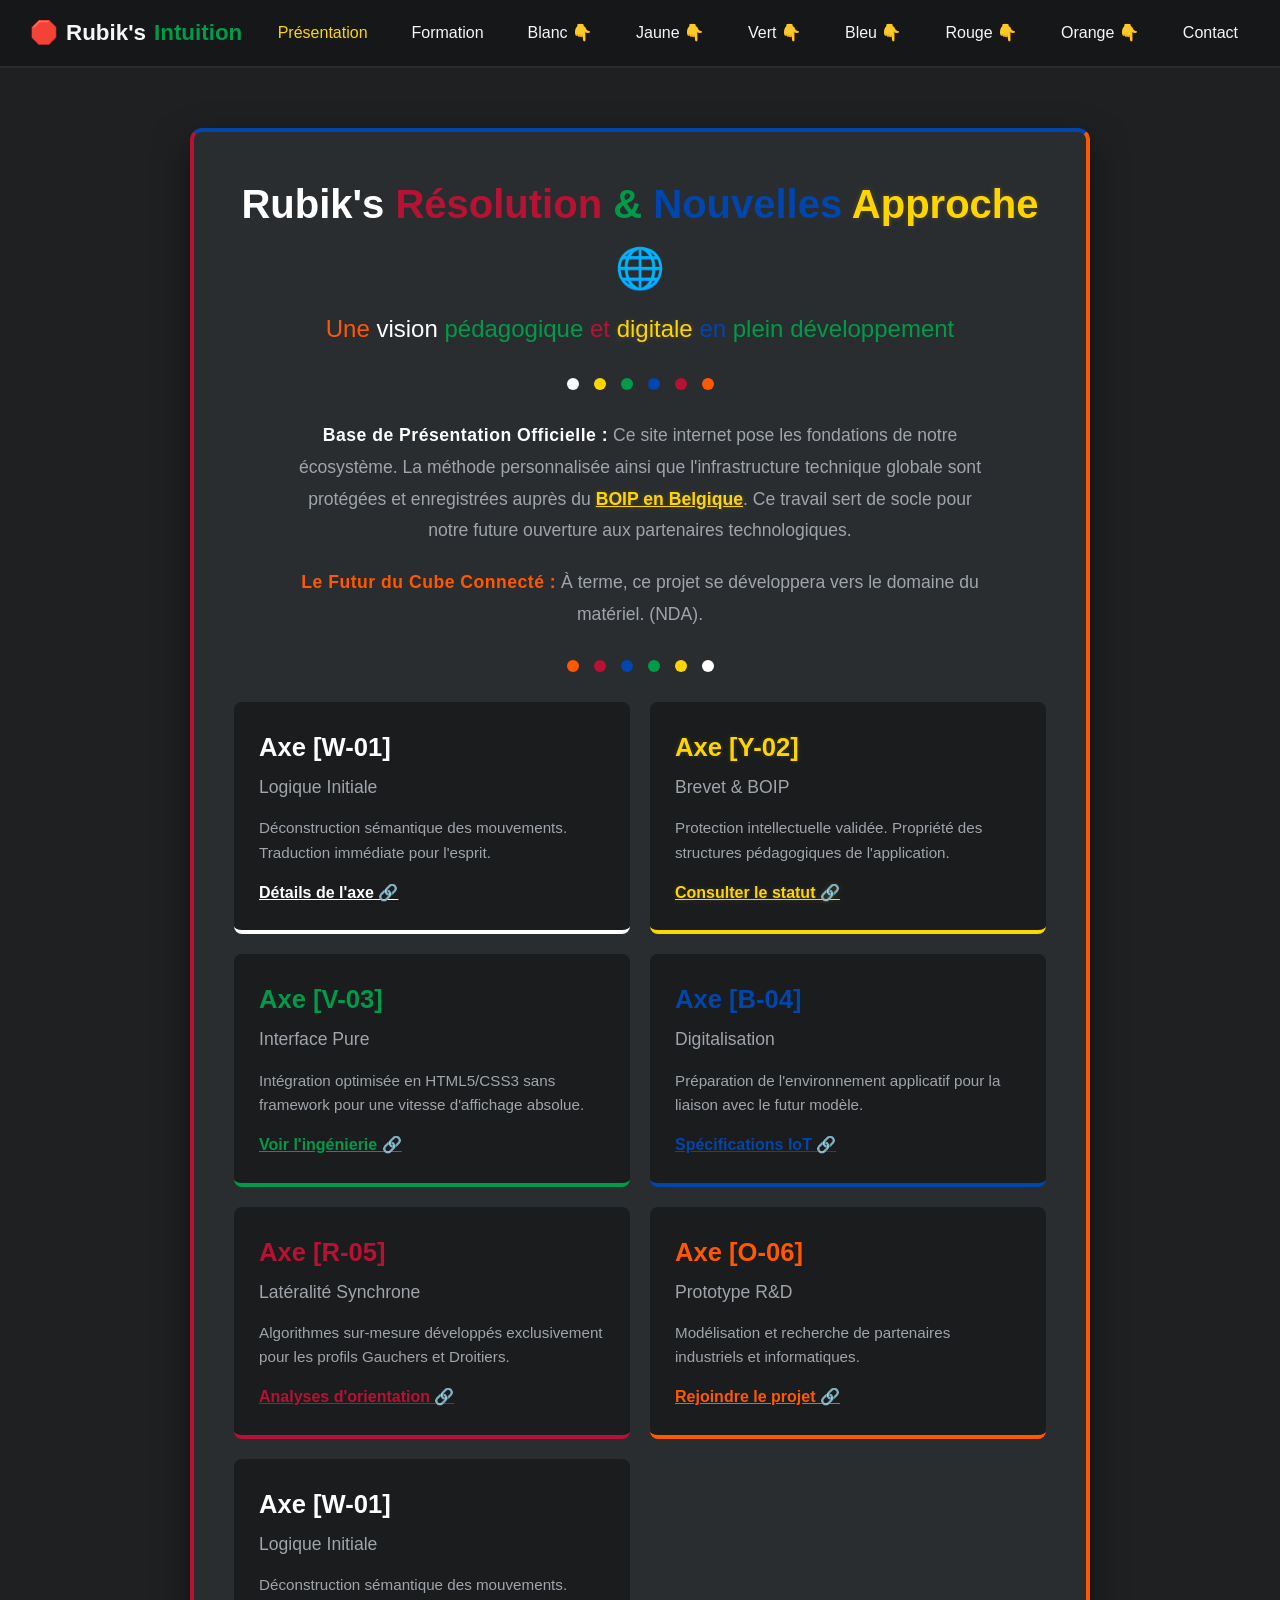
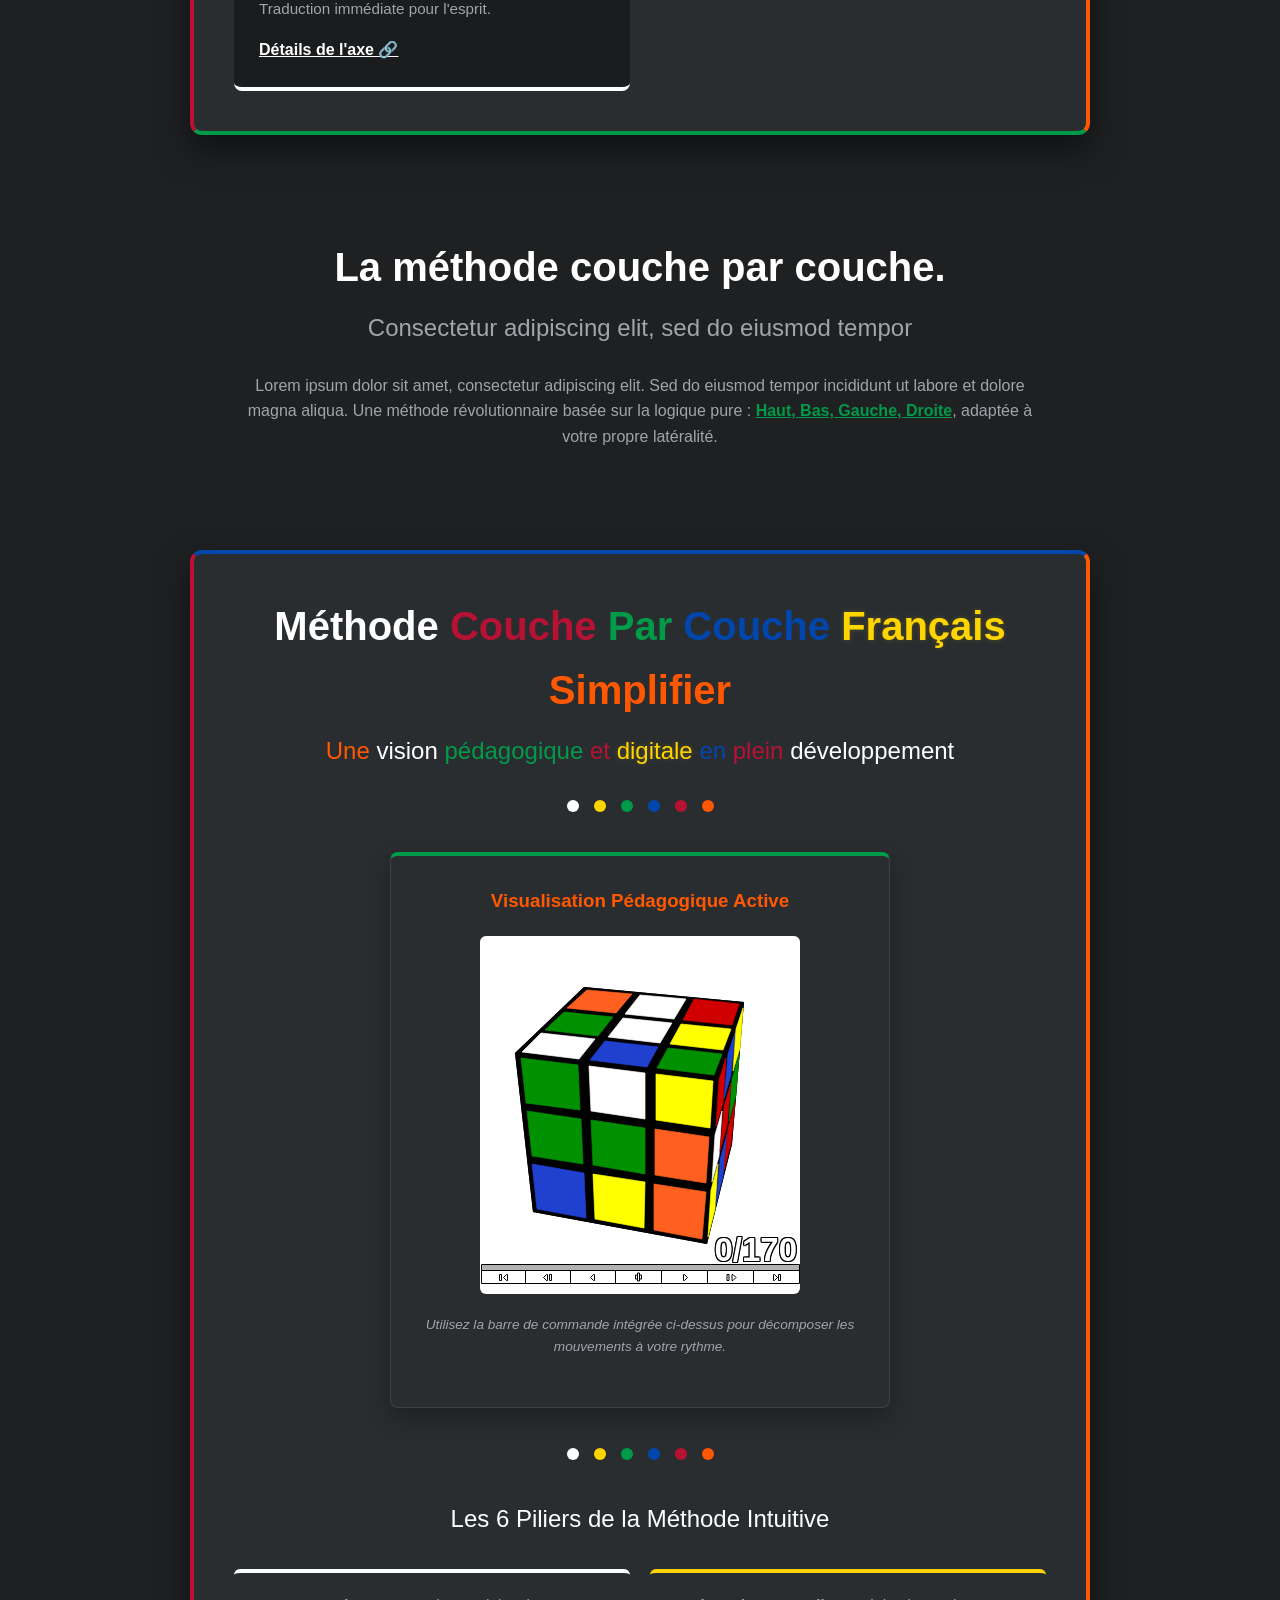
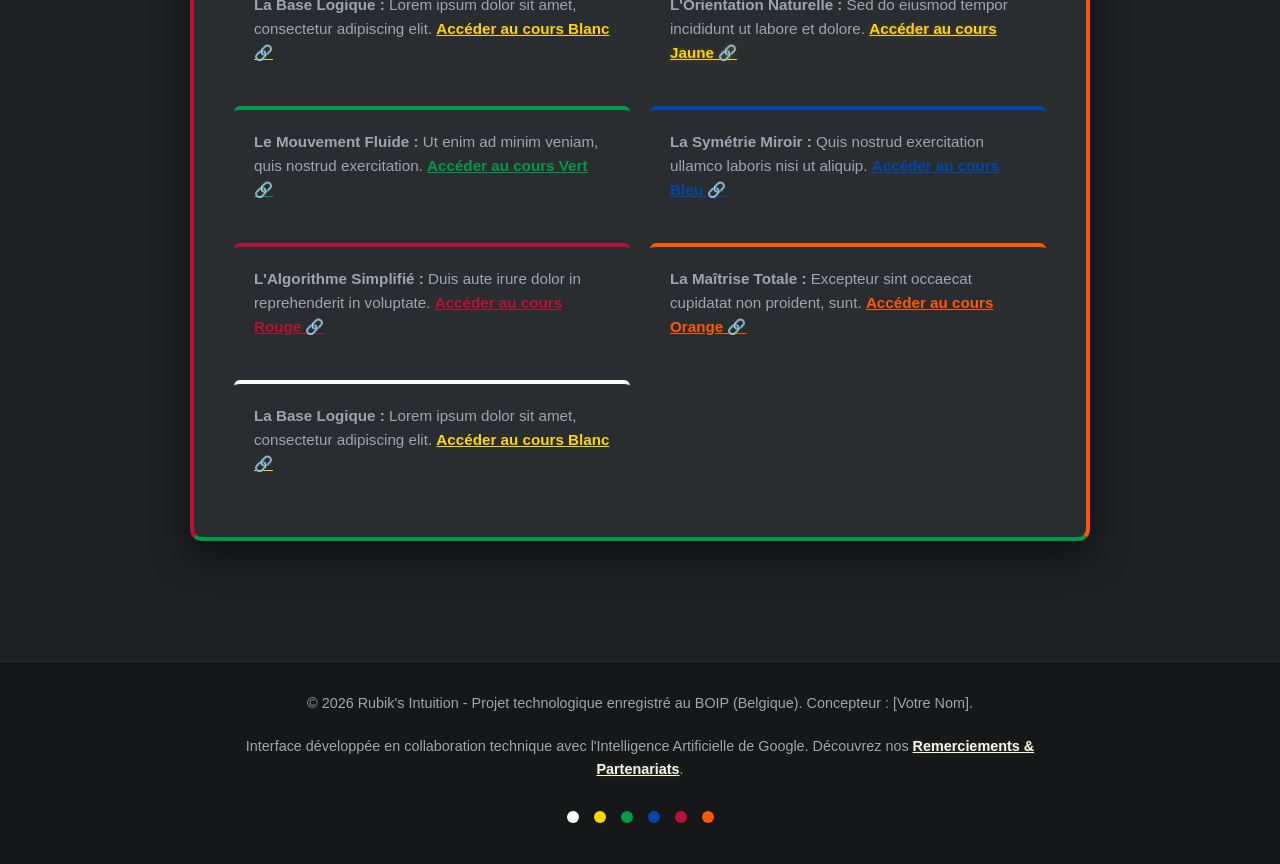
==== index.html @ d50dc10a "Update index.html" ====
<!DOCTYPE html>
<html lang="fr">
<head>
    <meta charset="UTF-8">
    <meta name="viewport" content="width=device-width, initial-scale=1.0">
    <title>Rubik's Intuition - Accueil &amp; Projet Technologique</title>
    <link rel="stylesheet" href="style.css">
    <!-- 🎓 FORMATION : Chargement du script AnimCube à la racine du projet -->
    <script src="AnimCube3.js"></script>
</head>
<body>

    <!-- 🤝 BARRE DE NAVIGATION COMMUNE ET HARMONISÉE -->
    <header class="main-header">
        <div class="logo"><span class="cube-icon">🛑</span> Rubik's <span class="text-accent">Intuition</span></div>
        <input type="checkbox" id="menu-toggle" class="menu-toggle">
        <label for="menu-toggle" class="burger-label"><span></span><span></span><span></span></label>
        <nav class="main-nav">
            <ul class="nav-links">
                <li><a href="index.html" class="active">Présentation</a></li>
                <li><a href="formation.html">Formation</a></li>
                <li class="dropdown">
                    <a href="#" class="dropdown-trigger">Blanc 👇</a>
                    <ul class="dropdown-menu">
                        <li><a href="en-construction.html" class="c-white">1</a></li>
                        <li><a href="en-construction.html" class="c-white">2</a></li>
                        <li><a href="en-construction.html" class="c-white">3</a></li>
                        <li><a href="en-construction.html" class="c-white">4</a></li>
                        <li><a href="en-construction.html" class="c-white">5</a></li>
                        <li><a href="en-construction.html" class="c-white">6</a></li>
                    </ul>
                </li>
                <li class="dropdown">
                    <a href="#" class="dropdown-trigger">Jaune 👇</a>
                    <ul class="dropdown-menu">
                        <li><a href="droitier-blanc.html" class="c-white">Face Blanche</a></li>
                        <li><a href="droitier-jaune.html" class="c-yellow">Face Jaune</a></li>
                        <li><a href="droitier-vert.html" class="c-green">Face Verte</a></li>
                        <li><a href="droitier-bleu.html" class="c-blue">Face Bleue</a></li>
                        <li><a href="droitier-rouge.html" class="c-red">Face Rouge</a></li>
                        <li><a href="droitier-orange.html" class="c-orange">Face Orange</a></li>
                    </ul>
                </li>
                <li class="dropdown">
                    <a href="#" class="dropdown-trigger">Vert 👇</a>
                    <ul class="dropdown-menu">
                        <li><a href="ambi-blanc.html" class="c-white">Face Blanche</a></li>
                        <li><a href="ambi-jaune.html" class="c-yellow">Face Jaune</a></li>
                        <li><a href="ambi-vert.html" class="c-green">Face Verte</a></li>
                        <li><a href="ambi-bleu.html" class="c-blue">Face Bleue</a></li>
                        <li><a href="ambi-rouge.html" class="c-red">Face Rouge</a></li>
                        <li><a href="ambi-orange.html" class="c-orange">Face Orange</a></li>
                    </ul>
                </li>

                 <li class="dropdown">
                    <a href="#" class="dropdown-trigger">Bleu 👇</a>
                    <ul class="dropdown-menu">
                        <li><a href="gaucher-blanc.html" class="c-white">Face Blanche</a></li>
                        <li><a href="gaucher-jaune.html" class="c-yellow">Face Jaune</a></li>
                        <li><a href="gaucher-vert.html" class="c-green">Face Verte</a></li>
                        <li><a href="gaucher-bleu.html" class="c-blue">Face Bleue</a></li>
                        <li><a href="gaucher-rouge.html" class="c-red">Face Rouge</a></li>
                        <li><a href="gaucher-orange.html" class="c-orange">Face Orange</a></li>
                    </ul>
                </li>

               <li class="dropdown">
                    <a href="#" class="dropdown-trigger">Rouge 👇</a>
                    <ul class="dropdown-menu">
                        <li><a href="gaucher-blanc.html" class="c-white">Face Blanche</a></li>
                        <li><a href="gaucher-jaune.html" class="c-yellow">Face Jaune</a></li>
                        <li><a href="gaucher-vert.html" class="c-green">Face Verte</a></li>
                        <li><a href="gaucher-bleu.html" class="c-blue">Face Bleue</a></li>
                        <li><a href="gaucher-rouge.html" class="c-red">Face Rouge</a></li>
                        <li><a href="gaucher-orange.html" class="c-orange">Face Orange</a></li>
                    </ul>
                </li>

                 <li class="dropdown">
                    <a href="#" class="dropdown-trigger">Orange 👇</a>
                    <ul class="dropdown-menu">
                        <li><a href="gaucher-blanc.html" class="c-white">Face Blanche</a></li>
                        <li><a href="gaucher-jaune.html" class="c-yellow">Face Jaune</a></li>
                        <li><a href="gaucher-vert.html" class="c-green">Face Verte</a></li>
                        <li><a href="gaucher-bleu.html" class="c-blue">Face Bleue</a></li>
                        <li><a href="gaucher-rouge.html" class="c-red">Face Rouge</a></li>
                        <li><a href="gaucher-orange.html" class="c-orange">Face Orange</a></li>
                    </ul>
                </li>
                
                
                <li><a href="contact.html">Contact</a></li>
            </ul>
        </nav>
    </header>

    <main class="container">
        
        <!-- ==========================================================================
             🛑 SECTION MULTICOULEURS INSPIRÉE DES REMERCIEMENTS (PROJET BOIP)
             ==========================================================================<div class="scramble-icon">🎲</div> -->
        <section class="thanks-box">
            
            
            <h1>
                <span class="w-txt">Rubik's</span> 
                <span class="r-txt">Résolution</span> 
                <span class="g-txt">&amp;</span> 
                <span class="b-txt">Nouvelles</span> 
                <span class="y-txt">Approche</span>
                <span class="o-txt">🌐</span>
            </h1>
            
            <h2>
                <span class="o-txt">Une</span> 
                <span class="w-txt">vision</span> 
                <span class="g-txt">pédagogique</span> 
                <span class="r-txt">et</span> 
                <span class="y-txt">digitale</span> 
                <span class="b-txt">en</span> 
                <span class="g-txt">plein développement</span>
            </h2>

            <div class="color-dots-separator">
                <div class="dot d-w"></div><div class="dot d-y"></div><div class="dot d-g"></div>
                <div class="dot d-b"></div><div class="dot d-r"></div><div class="dot d-o"></div>
            </div>

            <p class="hybrid-paragraph">
                <strong class="w-txt">Base de Présentation Officielle :</strong> 
                <span class="text-muted">Ce site internet pose les fondations de notre écosystème. La méthode personnalisée ainsi que l'infrastructure technique globale sont protégées et enregistrées auprès du <a href="https://boip.int" target="_blank" class="text-link y-txt">BOIP en Belgique</a>. Ce travail sert de socle pour notre future ouverture aux partenaires technologiques.</span>
            </p>

            <p class="hybrid-paragraph">
                <strong class="o-txt">Le Futur du Cube Connecté :</strong> 
                <span class="text-muted">À terme, ce projet se développera vers le domaine du matériel. (NDA).</span>
            </p>

            <div class="color-dots-separator">
                <div class="dot d-o"></div><div class="dot d-r"></div><div class="dot d-b"></div>
                <div class="dot d-g"></div><div class="dot d-y"></div><div class="dot d-w"></div>
            </div>

            <!-- LA GRILLE DES 6 SOUS-BLOCS AUX COULEURS DU CUBE -->
            <div class="thanks-grid">
                
                <!-- BLOC 1 - BLANC -->
                <div class="thanks-block-unit tb-white">
                    <h1 class="w-txt">Axe [W-01]</h1>
                    <h2 class="text-muted">Logique Initiale</h2>
                    <p>Déconstruction sémantique des mouvements. Traduction immédiate pour l'esprit.</p>
                    <a href="en-construction.html" class="text-link w-txt">Détails de l'axe 🔗</a>
                </div>

                <!-- BLOC 2 - JAUNE -->
                <div class="thanks-block-unit tb-yellow">
                    <h1 class="y-txt">Axe [Y-02]</h1>
                    <h2 class="text-muted">Brevet &amp; BOIP</h2>
                    <p>Protection intellectuelle validée. Propriété des structures pédagogiques de l'application.</p>
                    <a href="en-construction.html" class="text-link y-txt">Consulter le statut 🔗</a>
                </div>

                <!-- BLOC 3 - VERT -->
                <div class="thanks-block-unit tb-green">
                    <h1 class="g-txt">Axe [V-03]</h1>
                    <h2 class="text-muted">Interface Pure</h2>
                    <p>Intégration optimisée en HTML5/CSS3 sans framework pour une vitesse d'affichage absolue.</p>
                    <a href="formation.html" class="text-link g-txt">Voir l'ingénierie 🔗</a>
                </div>

                <!-- BLOC 4 - BLEU -->
                <div class="thanks-block-unit tb-blue">
                    <h1 class="b-txt">Axe [B-04]</h1>
                    <h2 class="text-muted">Digitalisation</h2>
                    <p>Préparation de l'environnement applicatif pour la liaison avec le futur modèle.</p>
                    <a href="en-construction.html" class="text-link b-txt">Spécifications IoT 🔗</a>
                </div>

                <!-- BLOC 5 - ROUGE -->
                <div class="thanks-block-unit tb-red">
                    <h1 class="r-txt">Axe [R-05]</h1>
                    <h2 class="text-muted">Latéralité Synchrone</h2>
                    <p>Algorithmes sur-mesure développés exclusivement pour les profils Gauchers et Droitiers.</p>
                    <a href="en-construction.html" class="text-link r-txt">Analyses d'orientation 🔗</a>
                </div>

                <!-- BLOC 6 - ORANGE -->
                <div class="thanks-block-unit tb-orange">
                    <h1 class="o-txt">Axe [O-06]</h1>
                    <h2 class="text-muted">Prototype R&amp;D</h2>
                    <p>Modélisation et recherche de partenaires industriels et informatiques.</p>
                    <a href="contact-squelette.html" class="text-link o-txt">Rejoindre le projet 🔗</a>
                </div>
  <!-- BLOC 7 - BLANC -->
                <div class="thanks-block-unit tb-white">
                    <h1 class="w-txt">Axe [W-01]</h1>
                    <h2 class="text-muted">Logique Initiale</h2>
                    <p>Déconstruction sémantique des mouvements. Traduction immédiate pour l'esprit.</p>
                    <a href="en-construction.html" class="text-link w-txt">Détails de l'axe 🔗</a>
                </div>
            </div>
        </section>

        <!-- ==========================================================================
             🎓 DEUXIÈME SECTION : TEXTES INITIALES, ZONE ANIMCUBE ET LES 6 PILIERS
             ========================================================================== -->
        
        <!-- Section d'introduction textuelle sémantique -->
       <section class="hero-section" style="margin-top: 60px;">
            <h1>La méthode couche par couche.</h1>
            <h2>Consectetur adipiscing elit, sed do eiusmod tempor</h2>
            <p>
                Lorem ipsum dolor sit amet, consectetur adipiscing elit. Sed do eiusmod tempor incididunt ut labore et dolore magna aliqua. 
                Une méthode révolutionnaire basée sur la logique pure : <a href="formation.html" class="text-link g-txt">Haut, Bas, Gauche, Droite</a>, adaptée à votre propre latéralité.
            </p>
        </section> 
<!--
==========================================================================
             🛑 SECTION MULTICOULEURS INSPIRÉE DES REMERCIEMENTS (PROJET BOIP)
             ========================================================================== -->
        <section class="thanks-box">
            
            
            <h1>
                <span class="w-txt">Méthode</span> 
                <span class="r-txt">Couche</span> 
                <span class="g-txt">Par</span> 
                <span class="b-txt">Couche</span> 
                <span class="y-txt">Français </span>
                <span class="o-txt">Simplifier</span>
            </h1>
            
            <h2>
                <span class="o-txt">Une</span> 
                <span class="w-txt">vision</span> 
                <span class="g-txt">pédagogique</span> 
                <span class="r-txt">et</span> 
                <span class="y-txt">digitale</span> 
                <span class="b-txt">en</span> 
                <span class="r-txt">plein</span>
 <span class="w-txt">développement</span>
            </h2>

            <div class="color-dots-separator">
                <div class="dot d-w"></div><div class="dot d-y"></div><div class="dot d-g"></div>
                <div class="dot d-b"></div><div class="dot d-r"></div><div class="dot d-o"></div>
            </div>

        <!-- Zone d'intégration de la brique de simulation AnimCube.js -->
        <section class="cube-section">
            <div class="cube-card" style="border-top: 4px solid var(--cube-green);">
                <h3 class="g-txt">Visualisation Pédagogique Active</h3>
                
                <div class="cube-box">
                <script>
                AnimCube3("scale=0&bgcolor=ffffff&buttonbar=1&movetext=0&textsize=33&position=llu&borderwidth=8&wca=2&speed=3&facelets=wbggwyowrrgwoyrbowggbwgyyoobogrbyyboowgrorwybrwybrbygr&move=U F D' z' F' L' F' L' D L F' R F L D D L' D' L D L' z' L D' L' z R' D' D' R D R' D' R z z D D L D L' D' L D L' D' L D L' D' x2 z U U U R U' R' U' F' U F U U U' L' U L U F U' F' z' z' U R U' R' U' F' U F z z F U R U' R' F' z' z' R U R' U R U U R' U z' L' U R U' L U R' U' L' U R U' L U R' U' L D L' D' L D L' D' U L D L' D' L D L' D' L D L' D' L D L' D' U L D L' D' L D L' D' L D L' D' L D L' D' U L D L' D' L D L' D' U");
            </script>
                </div>
                
                <p class="cube-legend">Utilisez la barre de commande intégrée ci-dessus pour décomposer les mouvements à votre rythme.</p>
            </div>

                </div>
                
              

       
            
         
        </section>

            <div class="color-dots-separator">
                <div class="dot d-w"></div><div class="dot d-y"></div><div class="dot d-g"></div>
                <div class="dot d-b"></div><div class="dot d-r"></div><div class="dot d-o"></div>
            </div>
       

 <!-- Section des 6 Piliers Colorés initiaux avec Liens Évolutifs -->
        <section class="points-section">
            <h2>Les 6 Piliers de la Méthode Intuitive</h2>
            <div class="points-grid">
                
                <!-- Point 1 - Blanc -->
                <div class="point-item border-white">
                    <p><strong>La Base Logique :</strong> Lorem ipsum dolor sit amet, consectetur adipiscing elit. <a href="gaucher-blanc.html" class="text-link">Accéder au cours Blanc 🔗</a></p>
                </div>

                <!-- Point 2 - Jaune -->
                <div class="point-item border-yellow">
                    <p><strong>L'Orientation Naturelle :</strong> Sed do eiusmod tempor incididunt ut labore et dolore. <a href="en-construction.html" class="text-link y-txt">Accéder au cours Jaune 🔗</a></p>
                </div>

                <!-- Point 3 - Vert -->
                <div class="point-item border-green">
                    <p><strong>Le Mouvement Fluide :</strong> Ut enim ad minim veniam, quis nostrud exercitation. <a href="en-construction.html" class="text-link g-txt">Accéder au cours Vert 🔗</a></p>
                </div>

                <!-- Point 4 - Bleu -->
                <div class="point-item border-blue">
                    <p><strong>La Symétrie Miroir :</strong> Quis nostrud exercitation ullamco laboris nisi ut aliquip. <a href="en-construction.html" class="text-link b-txt">Accéder au cours Bleu 🔗</a></p>
                </div>

                <!-- Point 5 - Rouge -->
                <div class="point-item border-red">
                    <p><strong>L'Algorithme Simplifié :</strong> Duis aute irure dolor in reprehenderit in voluptate. <a href="droitier-rouge.html" class="text-link r-txt">Accéder au cours Rouge 🔗</a></p>
                </div>

                <!-- Point 6 - Orange -->
                <div class="point-item border-orange">
                    <p><strong>La Maîtrise Totale :</strong> Excepteur sint occaecat cupidatat non proident, sunt. <a href="gaucher-orange.html" class="text-link o-txt">Accéder au cours Orange 🔗</a></p>
                </div>

 <!-- Point 7 - Blanc -->
                <div class="point-item border-white">
                    <p><strong>La Base Logique :</strong> Lorem ipsum dolor sit amet, consectetur adipiscing elit. <a href="gaucher-blanc.html" class="text-link">Accéder au cours Blanc 🔗</a></p>
                </div>

            </div>
        </section>

    </main>

    <!-- 🤝 FOOTER HARMONISÉ COMPRENANT LA MENTION BOIP ET LE LIEN DE PARTENARIAT -->
    <footer class="main-footer">
        <p>&copy; 2026 Rubik's Intuition - Projet technologique enregistré au BOIP (Belgique). Concepteur : [Votre Nom].</p>
        <p>
            Interface développée en collaboration technique avec l'Intelligence Artificielle de Google. 
            Découvrez nos <a href="remerciements.html" class="text-link y-txt" style="font-size: inherit; font-weight: bold;">Remerciements &amp; Partenariats</a>.
        </p>
  <div class="color-dots-separator">
                <div class="dot d-w"></div><div class="dot d-y"></div><div class="dot d-g"></div>
                <div class="dot d-b"></div><div class="dot d-r"></div><div class="dot d-o"></div>
            </div>
    </footer>

</body>
</html>
---- style.css ----
/* ==========================================================================
   🎨 CHARTE GRAPHIQUE - LES 6 COULEURS DU RUBIK'S CUBE (Variables CSS)
   ========================================================================== */
:root {
    --cube-white: #FFFFFF;
    --cube-yellow: #FFD500;
    --cube-green: #009B48;
    --cube-blue: #0046AD;
    --cube-red: #B71234;
    --cube-orange: #FF5800;
    
    /* Couleurs de structure neutres */
    --bg-dark: #1e2022;
    --bg-card: #2a2d30;
    --text-light: #f5f6f7;
    --text-muted: #a0a5ab;
}

/* 
  🎓 CONSEIL FORMATEUR - RESET CSS :
  Le sélecteur * avec box-sizing: border-box permet de contrôler précisément la taille 
  des blocs en incluant les bordures et les paddings à l'intérieur de la largeur définie.
*/
* {
    margin: 0;
    padding: 0;
    box-sizing: border-box;
}

body {
    font-family: 'Segoe UI', Tahoma, Geneva, Verdana, sans-serif;
    background-color: var(--bg-dark);
    color: var(--text-light);
    line-height: 1.6;
}

.container {
    max-width: 1100px;
    margin: 0 auto;
    padding: 20px;
}

/* ==========================================================================
   Navigation & Menu Responsive
   ========================================================================== */
.main-header {
    background-color: #151718;
    display: flex;
    justify-content: space-between;
    align-items: center;
    padding: 15px 30px;
    position: sticky;
    top: 0;
    z-index: 1000;
    border-bottom: 2px solid var(--bg-card);
}

.logo {
    font-size: 1.4rem;
    font-weight: bold;
    display: flex;
    align-items: center;
    gap: 8px;
}

.text-accent {
    color: var(--cube-green);
}

.nav-links {
    display: flex;
    list-style: none;
    gap: 20px;
}

.nav-links a {
    color: var(--text-light);
    text-decoration: none;
    font-weight: 500;
    transition: color 0.3s ease;
    padding: 8px 12px;
    border-radius: 4px;
}

.nav-links a:hover, 
.nav-links a.active {
    color: var(--cube-yellow);
}

/* Gestion des Menus Déroulants (Dropdown) */
.dropdown {
    position: relative;
}

.dropdown-menu {
    position: absolute;
    top: 100%;
    left: 0;
    background-color: var(--bg-card);
    list-style: none;
    min-width: 180px;
    border-radius: 4px;
    box-shadow: 0 8px 16px rgba(0,0,0,0.5);
    opacity: 0;
    visibility: hidden;
    transform: translateY(10px);
    transition: all 0.3s ease;
}

/* 
  🎓 CONSEIL FORMATEUR - ACCESSIBILITÉ & EFFET :
  L'utilisation combinée de opacity, visibility et transform crée une transition fluide 
  au survol tout en empêchant le clic fantôme lorsque le menu est masqué.
*/
.dropdown:hover .dropdown-menu {
    opacity: 1;
    visibility: visible;
    transform: translateY(0);
}

.dropdown-menu li a {
    display: block;
    padding: 10px 15px;
    font-size: 0.95rem;
    border-left: 4px solid transparent;
}

/* Couleurs spécifiques injectées dans le sous-menu Rubik's */
.dropdown-menu li a.c-white { border-left-color: var(--cube-white); }
.dropdown-menu li a.c-yellow { border-left-color: var(--cube-yellow); }
.dropdown-menu li a.c-green { border-left-color: var(--cube-green); }
.dropdown-menu li a.c-blue { border-left-color: var(--cube-blue); }
.dropdown-menu li a.c-red { border-left-color: var(--cube-red); }
.dropdown-menu li a.c-orange { border-left-color: var(--cube-orange); }

.dropdown-menu li a:hover {
    background-color: rgba(255, 255, 255, 0.05);
}

/* Cache l'input checkbox servant au menu mobile */
.menu-toggle {
    display: none;
}

/* ==========================================================================
   Contenu Principal & Typographie
   ========================================================================== */
.hero-section {
    text-align: center;
    padding: 40px 0;
}

h1 {
    font-size: 2.5rem;
    margin-bottom: 10px;
    color: var(--cube-white);
}

h2 {
    font-size: 1.5rem;
    margin-bottom: 25px;
    color: var(--text-muted);
    font-weight: 400;
}

p {
    margin-bottom: 20px;
    color: var(--text-muted);
    max-width: 800px;
    margin-left: auto;
    margin-right: auto;
}

.text-link {
    color: var(--cube-yellow);
    text-decoration: underline;
    font-weight: 600;
}

.text-link:hover {
    color: var(--cube-white);
}

/* ==========================================================================
   Zone d'intégration du Cube Intuitif (AnimCube.js)
   ========================================================================== */
.cube-section {
    display: flex;
    justify-content: center;
    margin: 40px 0;
}

.cube-card {
    background-color: var(--bg-card);
    padding: 30px;
    border-radius: 8px;
    border: 1px solid rgba(255,255,255,0.1);
    width: 100%;
    max-width: 500px;
    text-align: center;
    box-shadow: 0 10px 25px rgba(0,0,0,0.3);
}

.cube-card h3 {
    margin-bottom: 20px;
    color: var(--cube-orange);
}

.cube-box {
    margin: 0 auto 20px auto;
    width: 100%;
    max-width: 320px;
    aspect-ratio: 1 / 1;
    background: #ffffff;
    padding: 10px;
    border-radius: 6px;
    display: flex;
    justify-content: center;
    align-items: center;
}

.cube-legend {
    font-size: 0.85rem;
    font-style: italic;
}

/* ==========================================================================
   Section Grille de 6 Points Clés
   ========================================================================== */
.points-section h2 {
    text-align: center;
    margin-top: 40px;
    color: var(--cube-white);
}

.points-grid {
    display: grid;
    grid-template-columns: repeat(auto-fit, minmax(300px, 1fr));
    gap: 20px;
    margin-top: 30px;
}

.point-item {
    background-color: var(--bg-card);
    padding: 20px;
    border-radius: 6px;
    border-top: 4px solid transparent;
}

.point-item p {
    margin-bottom: 0;
    text-align: left;
    font-size: 0.95rem;
}

/* Attribution des couleurs de bordure pour les 6 points */
.border-white  { border-top-color: var(--cube-white); }
.border-yellow { border-top-color: var(--cube-yellow); }
.border-green  { border-top-color: var(--cube-green); }
.border-blue   { border-top-color: var(--cube-blue); }
.border-red    { border-top-color: var(--cube-red); }
.border-orange { border-top-color: var(--cube-orange); }

/* ==========================================================================
   Pied de Page (Footer)
   ========================================================================== */
.main-footer {
    background-color: #151718;
    text-align: center;
    padding: 30px;
    margin-top: 60px;
    font-size: 0.9rem;
    border-top: 1px solid var(--bg-card);
}

.main-footer a {
    color: var(--text-light);
}

/* ==========================================================================
   🎓 CLASSE DE FORMATION TECHNIQUE (Texte masqué visuellement)
   ========================================================================== */
.hidden-trainer-text {
    display: none; /* Cache complètement l'élément du rendu visuel de l'écran */
    background-color: #3e2723;
    border-left: 5px solid var(--cube-orange);
    padding: 15px;
    margin-top: 30px;
    font-size: 11px; /* Réduit la taille pour la discrétion */
    color: #ffab91;
}

/* ==========================================================================
   📱 RESPONSIVE DESIGN (Media Queries pour Mobiles et Tablettes)
   ========================================================================== */
@media (max-width: 768px) {
    .burger-label {
        display: flex;
        flex-direction: column;
        width: 30px;
        cursor: pointer;
        gap: 5px;
    }
    
    .burger-label span {
        background-color: var(--text-light);
        height: 3px;
        width: 100%;
        border-radius: 2px;
        transition: all 0.3s ease;
    }

    .main-nav {
        position: absolute;
        top: 100%;
        left: 0;
        width: 100%;
        background-color: #151718;
        max-height: 0;
        overflow: hidden;
        transition: max-height 0.4s ease-in-out;
    }

    .nav-links {
        flex-direction: column;
        padding: 20px;
        gap: 10px;
    }

    /* Déclencheur du menu burger via la checkbox HTML */
    .menu-toggle:checked ~ .main-nav {
        max-height: 500px;
        overflow-y: auto;
    }

    /* Adaptation des menus déroulants sur petits écrans */
    .dropdown-menu {
        position: relative;
        top: 0;
        opacity: 1;
        visibility: visible;
        transform: translateY(0);
        box-shadow: none;
        background-color: rgba(0,0,0,0.2);
        margin-left: 15px;
        margin-top: 5px;
        max-height: 0;
        overflow: hidden;
        transition: max-height 0.3s ease;
    }

    .dropdown:hover .dropdown-menu {
        max-height: 300px;
    }

    h1 { font-size: 1.8rem; }
    h2 { font-size: 1.2rem; }
}

/* ==========================================================================
   🎨 SYSTÈME DE THÈMES DYNAMIQUES (Pour les pages spécifiques)
   ========================================================================== */

/* ── THÈME ORANGE (Page Gaucher Orange) ── */
body.theme-orange .text-accent-page { color: var(--cube-orange); }
body.theme-orange .text-link { color: var(--cube-orange); }
body.theme-orange .main-header { border-bottom-color: var(--cube-orange); }
body.theme-orange .step-number { background-color: var(--cube-orange); color: var(--bg-dark); }
body.theme-orange .cube-card { border-top: 4px solid var(--cube-orange); }

/* ── THÈME ROUGE (Page Droitier Rouge) ── */
body.theme-red .text-accent-page { color: var(--cube-red); }
body.theme-red .text-link { color: var(--cube-red); }
body.theme-red .main-header { border-bottom-color: var(--cube-red); }
body.theme-red .step-number { background-color: var(--cube-red); color: var(--text-light); }
body.theme-red .cube-card { border-top: 4px solid var(--cube-red); }

/* ── THÈME BLANC (Page Ambidextre Blanche) ── */
body.theme-white .text-accent-page { color: var(--cube-white); }
body.theme-white .text-link { color: var(--cube-white); text-shadow: 0 0 5px rgba(255,255,255,0.3); }
body.theme-white .main-header { border-bottom-color: var(--cube-white); }
body.theme-white .step-number { background-color: var(--cube-white); color: var(--bg-dark); }
body.theme-white .cube-card { border-top: 4px solid var(--cube-white); }


/* ==========================================================================
   STRUCTURE DES PAGES DE FORMATION (LISTES ET CUBES MULTIPLES)
   ========================================================================== */
.ordered-steps {
    list-style: none;
    margin: 30px auto;
    max-width: 800px;
}

.ordered-steps li {
    display: flex;
    align-items: flex-start;
    gap: 15px;
    margin-bottom: 20px;
    background-color: var(--bg-card);
    padding: 15px;
    border-radius: 6px;
}

.step-number {
    font-weight: bold;
    font-size: 1.1rem;
    min-width: 35px;
    height: 35px;
    border-radius: 50%;
    display: flex;
    align-items: center;
    justify-content: center;
    flex-shrink: 0;
}

.step-content p {
    margin: 0;
    text-align: left;
}

/* Zone d'enchaînement de plusieurs cubes */
.multi-cubes-container {
    display: flex;
    flex-direction: column;
    gap: 40px;
    margin-top: 40px;
}

.cube-block-unit {
    background-color: #1a1c1e;
    padding: 30px;
    border-radius: 8px;
    border: 1px solid rgba(255,255,255,0.05);
}

.cube-block-unit h1 { font-size: 2rem; margin-bottom: 5px; }
.cube-block-unit h2 { font-size: 1.3rem; margin-bottom: 20px; }

/* Masquage de la zone de cours cachée */
.css-hidden-lesson {
    display: none;
    font-size: 11px;
    color: #a5d6a7;
    background: #1b5e20;
    padding: 15px;
    border-radius: 4px;
    margin: 20px 0;
}


/* ==========================================================================
   🧱 DESIGN DE LA PAGE DE CONTACT (ASSEMBLAGE 6 COULEURS)
   ========================================================================== */

/* Grille principale de contact */
.contact-grid {
    display: grid;
    grid-template-columns: 1fr 1fr;
    gap: 30px;
    margin-top: 40px;
}

@media (max-width: 900px) {
    .contact-grid {
        grid-template-columns: 1fr;
    }
}

/* Style de base des blocs de contact */
.contact-card {
    background-color: var(--bg-card);
    padding: 30px;
    border-radius: 8px;
    box-shadow: 0 10px 20px rgba(0,0,0,0.2);
    border-left: 6px solid transparent;
}

/* Attribution des 6 couleurs aux différents blocs */
.card-email { border-left-color: var(--cube-green); }
.card-youtube { border-left-color: var(--cube-red); }
.card-facebook { border-left-color: var(--cube-blue); }
.card-group { border-left-color: var(--cube-yellow); }
.card-whatsapp { border-left-color: var(--cube-orange); }
.card-info { border-left-color: var(--cube-white); }

/* Formulaire de contact */
.contact-form {
    display: flex;
    flex-direction: column;
    gap: 15px;
    margin-top: 20px;
}

.form-group {
    display: flex;
    flex-direction: column;
    gap: 5px;
}

.form-group label {
    font-size: 0.9rem;
    font-weight: 600;
    color: var(--text-light);
}

.form-group input, 
.form-group textarea {
    background-color: var(--bg-dark);
    border: 1px solid rgba(255,255,255,0.1);
    padding: 12px;
    border-radius: 4px;
    color: var(--text-light);
    font-family: inherit;
    font-size: 1rem;
    transition: border-color 0.3s ease;
}

.form-group input:focus, 
.form-group textarea:focus {
    outline: none;
    border-color: var(--cube-green);
}

/* Boutons colorés du Cube */
.btn-cube {
    display: inline-block;
    padding: 12px 25px;
    font-size: 1rem;
    font-weight: bold;
    color: var(--bg-dark);
    text-decoration: none;
    border: none;
    border-radius: 4px;
    cursor: pointer;
    text-align: center;
    transition: transform 0.2s ease, filter 0.3s ease;
}

.btn-cube:hover {
    transform: translateY(-2px);
    filter: brightness(1.1);
}

.btn-green { background-color: var(--cube-green); color: var(--text-light); }
.btn-red { background-color: var(--cube-red); color: var(--text-light); }
.btn-blue { background-color: var(--cube-blue); color: var(--text-light); }
.btn-yellow { background-color: var(--cube-yellow); color: var(--bg-dark); }
.btn-orange { background-color: var(--cube-orange); color: var(--text-light); }

/* Grille secondaire pour aligner les réseaux sociaux */
.social-networks-container {
    display: flex;
    flex-direction: column;
    gap: 20px;
}

/* Section supplémentaire de texte */
.extra-text-section {
    margin-top: 50px;
    padding: 30px;
    background-color: #1a1c1e;
    border-radius: 8px;
    border-bottom: 4px solid var(--cube-yellow);
}

/* ==========================================================================
   📚 ARCHITECTURE DE LA PAGE FORMATION (ASYMÉTRIE & MODULES)
   ========================================================================== */

/* Grille asymétrique pour les modules */
.formation-grid {
    display: grid;
    grid-template-columns: repeat(2, 1fr);
    gap: 25px;
    margin-top: 40px;
}

/* Base des cartes de formation */
.formation-card {
    background-color: var(--bg-card);
    padding: 35px;
    border-radius: 8px;
    box-shadow: 0 10px 25px rgba(0,0,0,0.2);
    border-top: 5px solid transparent;
    display: flex;
    flex-direction: column;
    justify-content: space-between;
    transition: transform 0.3s ease;
}

.formation-card:hover {
    transform: translateY(-5px);
}

/* 🎓 ASTUCE FORMATEUR - TAILLES ASYMÉTRIQUES :
   Ces classes permettent de forcer un bloc à prendre toute la largeur (2 colonnes) 
   pour créer un rythme visuel intéressant dans la formation. */
.size-full {
    grid-column: span 2;
}

.size-half {
    grid-column: span 1;
}

/* Application des 6 couleurs du cube aux cartes */
.f-white  { border-top-color: var(--cube-white); }
.f-yellow { border-top-color: var(--cube-yellow); }
.f-green  { border-top-color: var(--cube-green); }
.f-blue   { border-top-color: var(--cube-blue); }
.f-red    { border-top-color: var(--cube-red); }
.f-orange { border-top-color: var(--cube-orange); }

/* Titres spécifiques internes aux modules */
.formation-card h1 {
    font-size: 1.8rem;
    margin-bottom: 10px;
}

.formation-card h2 {
    font-size: 1.1rem;
    margin-bottom: 15px;
    text-align: left;
}

.formation-card p {
    margin-left: 0;
    margin-right: 0;
    text-align: left;
    font-size: 0.95rem;
    margin-bottom: 20px;
}

/* Boutons d'action internes aux modules */
.formation-card .btn-cube {
    align-self: flex-start;
    margin-top: auto;
}

/* Adaptation aux tablettes et smartphones */
@media (max-width: 850px) {
    .formation-grid {
        grid-template-columns: 1fr;
    }
    .size-full, .size-half {
        grid-column: span 1;
    }
}

/* ==========================================================================
   🧩 DESIGN DE LA PAGE "EN CONSTRUCTION" (CUBE MÉLANGÉ)
   ========================================================================== */

/* Animation légère de rotation pour l'icône de construction */
@keyframes spin-cube {
    0% { transform: rotate(0deg); }
    100% { transform: rotate(360deg); }
}

.scramble-icon {
    display: inline-block;
    font-size: 4rem;
    animation: spin-cube 12s linear infinite;
    margin-bottom: 20px;
}

/* Classes de coloration de mots individuels */
.w-txt { color: var(--cube-white); }
.y-txt { color: var(--cube-yellow); text-shadow: 0 0 5px rgba(255,213,0,0.2); }
.g-txt { color: var(--cube-green); }
.b-txt { color: var(--cube-blue); }
.r-txt { color: var(--cube-red); }
.o-txt { color: var(--cube-orange); }

/* Bloc central d'avertissement multicolore */
.construction-box {
    background-color: var(--bg-card);
    padding: 40px;
    border-radius: 12px;
    text-align: center;
    max-width: 850px;
    margin: 40px auto;
    box-shadow: 0 15px 35px rgba(0,0,0,0.4);
    /* Bordure multicolore symbolisant le mélange */
    border-top: 4px solid var(--cube-red);
    border-right: 4px solid var(--cube-green);
    border-bottom: 4px solid var(--cube-yellow);
    border-left: 4px solid var(--cube-orange);
}

/* Séparateur en forme de points colorés */
.color-dots-separator {
    display: flex;
    justify-content: center;
    gap: 15px;
    margin: 30px 0;
}

.dot {
    width: 12px;
    height: 12px;
    border-radius: 50%;
}

.d-w { background-color: var(--cube-white); }
.d-y { background-color: var(--cube-yellow); }
.d-g { background-color: var(--cube-green); }
.d-b { background-color: var(--cube-blue); }
.d-r { background-color: var(--cube-red); }
.d-o { background-color: var(--cube-orange); }

/* Style du paragraphe hybride (Gras + Normal) */
.hybrid-paragraph {
    font-size: 1.1rem;
    line-height: 1.8;
    max-width: 700px;
    margin: 20px auto;
}

.hybrid-paragraph strong {
    font-weight: 800;
    letter-spacing: 0.5px;
}

/* Bouton de retour à l'accueil multicolore au survol */
.btn-back-home {
    margin-top: 30px;
    border: 2px solid var(--cube-white);
    background: transparent;
    color: var(--text-light);
}

.btn-back-home:hover {
    background-color: var(--text-light);
    color: var(--bg-dark);
    box-shadow: 0 0 20px rgba(255,255,255,0.2);
}


/* ==========================================================================
   🧩 DESIGN DE LA PAGE "REMERCIEMENTS" (EXPLOSION DE COULEURS CRÉATIVE)
   ========================================================================== */

/* Bloc central de gratitude multicolore */
.thanks-box {
    background-color: var(--bg-card);
    padding: 40px;
    border-radius: 12px;
    text-align: center;
    max-width: 900px;
    margin: 40px auto;
    box-shadow: 0 15px 35px rgba(0,0,0,0.5);
    /* Cadre aux 4 couleurs dynamiques */
    border-top: 4px solid var(--cube-blue);
    border-right: 4px solid var(--cube-orange);
    border-bottom: 4px solid var(--cube-green);
    border-left: 4px solid var(--cube-red);
}

/* Grille pour ajouter plusieurs blocs de texte de couleurs différentes */
.thanks-grid {
    display: grid;
    grid-template-columns: repeat(auto-fit, minmax(280px, 1fr));
    gap: 20px;
    margin-top: 30px;
}

/* Style des blocs internes */
.thanks-block-unit {
    background-color: #1a1c1e;
    padding: 25px;
    border-radius: 8px;
    border-bottom: 4px solid transparent;
    text-align: left;
}

/* Attribution des couleurs spécifiques aux sous-blocs */
.tb-white  { border-bottom-color: var(--cube-white); }
.tb-yellow { border-bottom-color: var(--cube-yellow); }
.tb-green  { border-bottom-color: var(--cube-green); }
.tb-blue   { border-bottom-color: var(--cube-blue); }
.tb-red    { border-bottom-color: var(--cube-red); }
.tb-orange { border-bottom-color: var(--cube-orange); }

.thanks-block-unit h1 { font-size: 1.6rem; margin-bottom: 5px; }
.thanks-block-unit h2 { font-size: 1.1rem; margin-bottom: 15px; }
.thanks-block-unit p { margin: 0 0 15px 0; font-size: 0.95rem; line-height: 1.6; }

/* ==========================================================================
   🧱 ARCHITECTURE MULTI-CUBES STABLE (SANS RETRÉCISSEMENT)
   ========================================================================== */

/* Conteneur parent qui isole chaque bloc de cours */
.cube-row-isolation {
    width: 100%;
    margin-bottom: 50px; /* Espace généreux entre chaque étape */
    background-color: var(--bg-card);
    padding: 30px;
    border-radius: 8px;
    border-left: 6px solid transparent;
    box-shadow: 0 10px 20px rgba(0,0,0,0.2);
}

/* Application des couleurs sur les bordures gauches des blocs */
.row-white  { border-left-color: var(--cube-white); }
.row-green  { border-left-color: var(--cube-green); }
.row-orange { border-left-color: var(--cube-orange); }
.row-blue   { border-left-color: var(--cube-blue); }
.row-red    { border-left-color: var(--cube-red); }
.row-yellow { border-left-color: var(--cube-yellow); }

/* Zone ultra-stable pour le script JavaScript */
.stable-cube-container {
    background-color: #ffffff;
    padding: 15px;
    border-radius: 6px;
    display: block; /* Force le bloc à occuper son propre espace */
    width: 100%;
    max-width: 280px; /* Taille fixe parfaite pour mobile et PC */
    margin: 20px auto; /* Centre le cube horizontalement */
}

/* Aligne le texte du cours à gauche et laisse le cube centré */
.cube-row-isolation h1 { font-size: 1.8rem; margin-bottom: 5px; text-align: left; }
.cube-row-isolation h2 { font-size: 1.2rem; margin-bottom: 15px; text-align: left; }
.cube-row-isolation p { text-align: left; margin-bottom: 15px; }
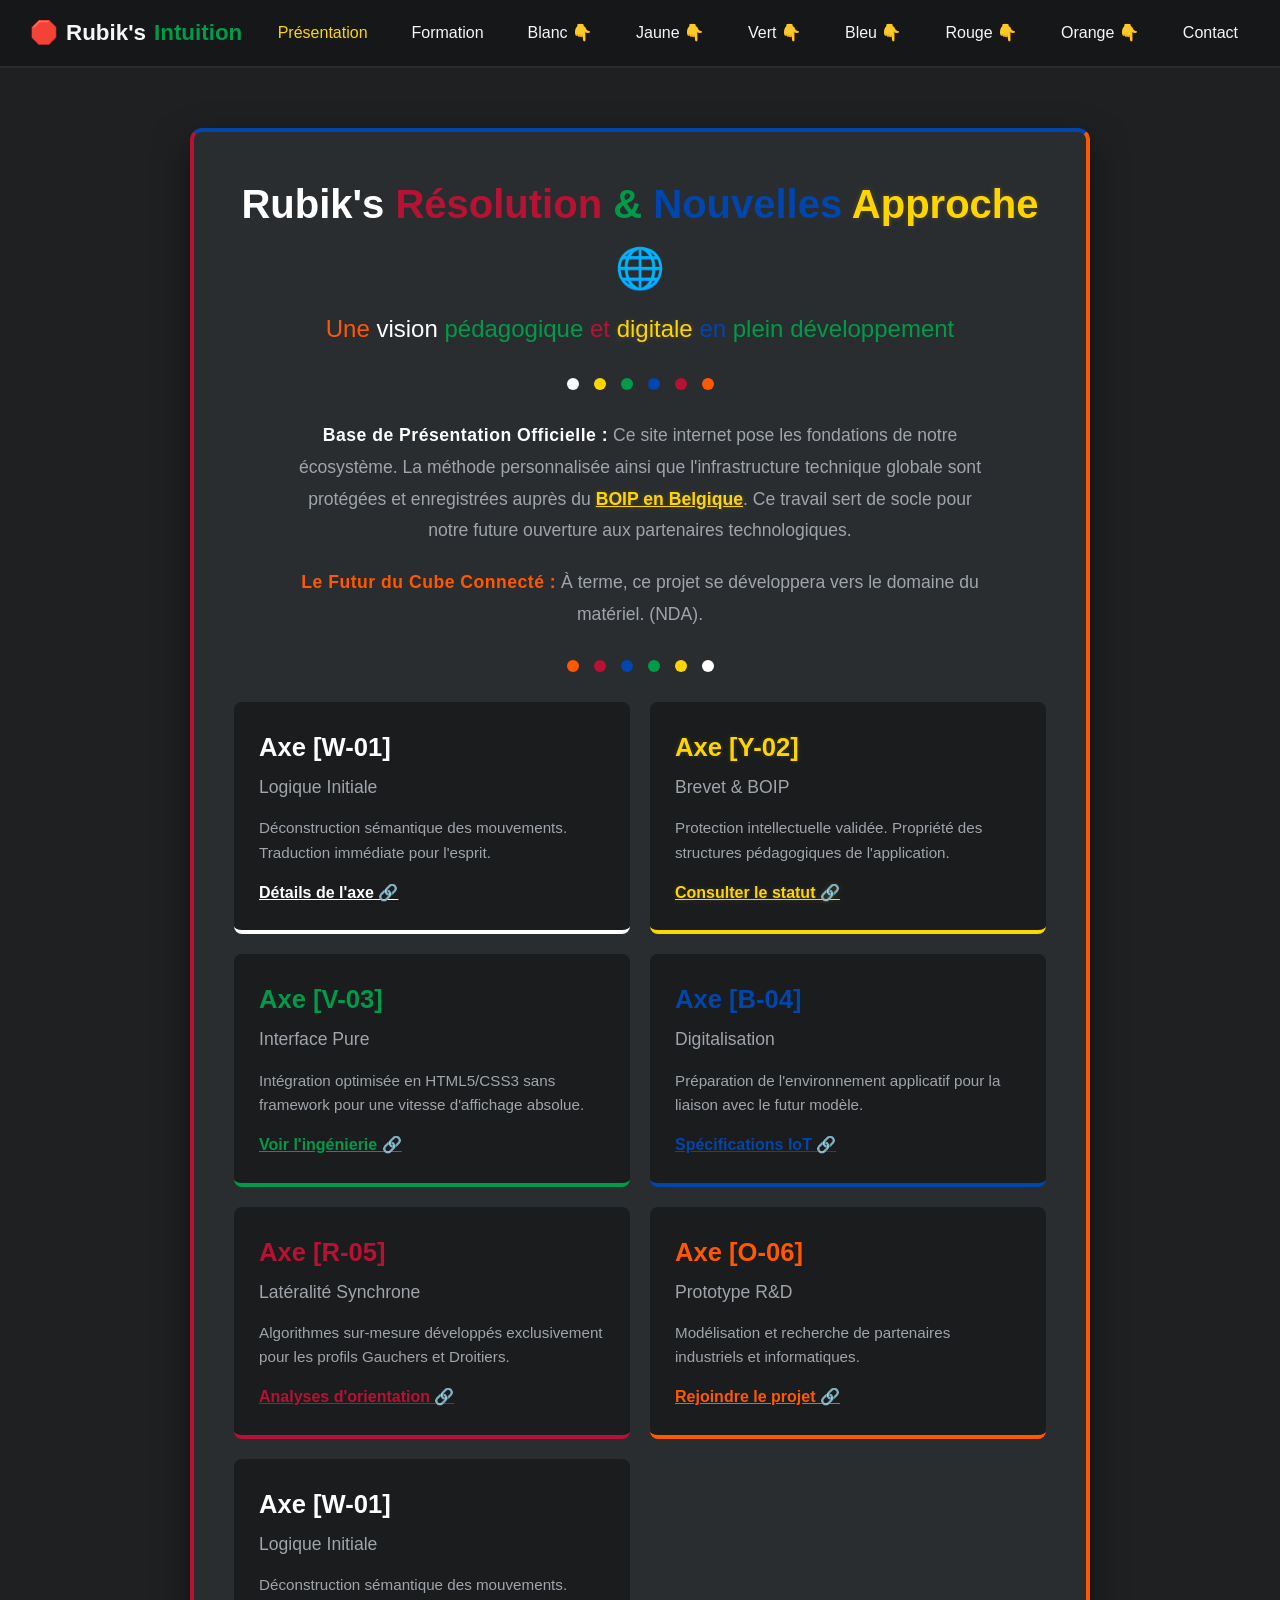
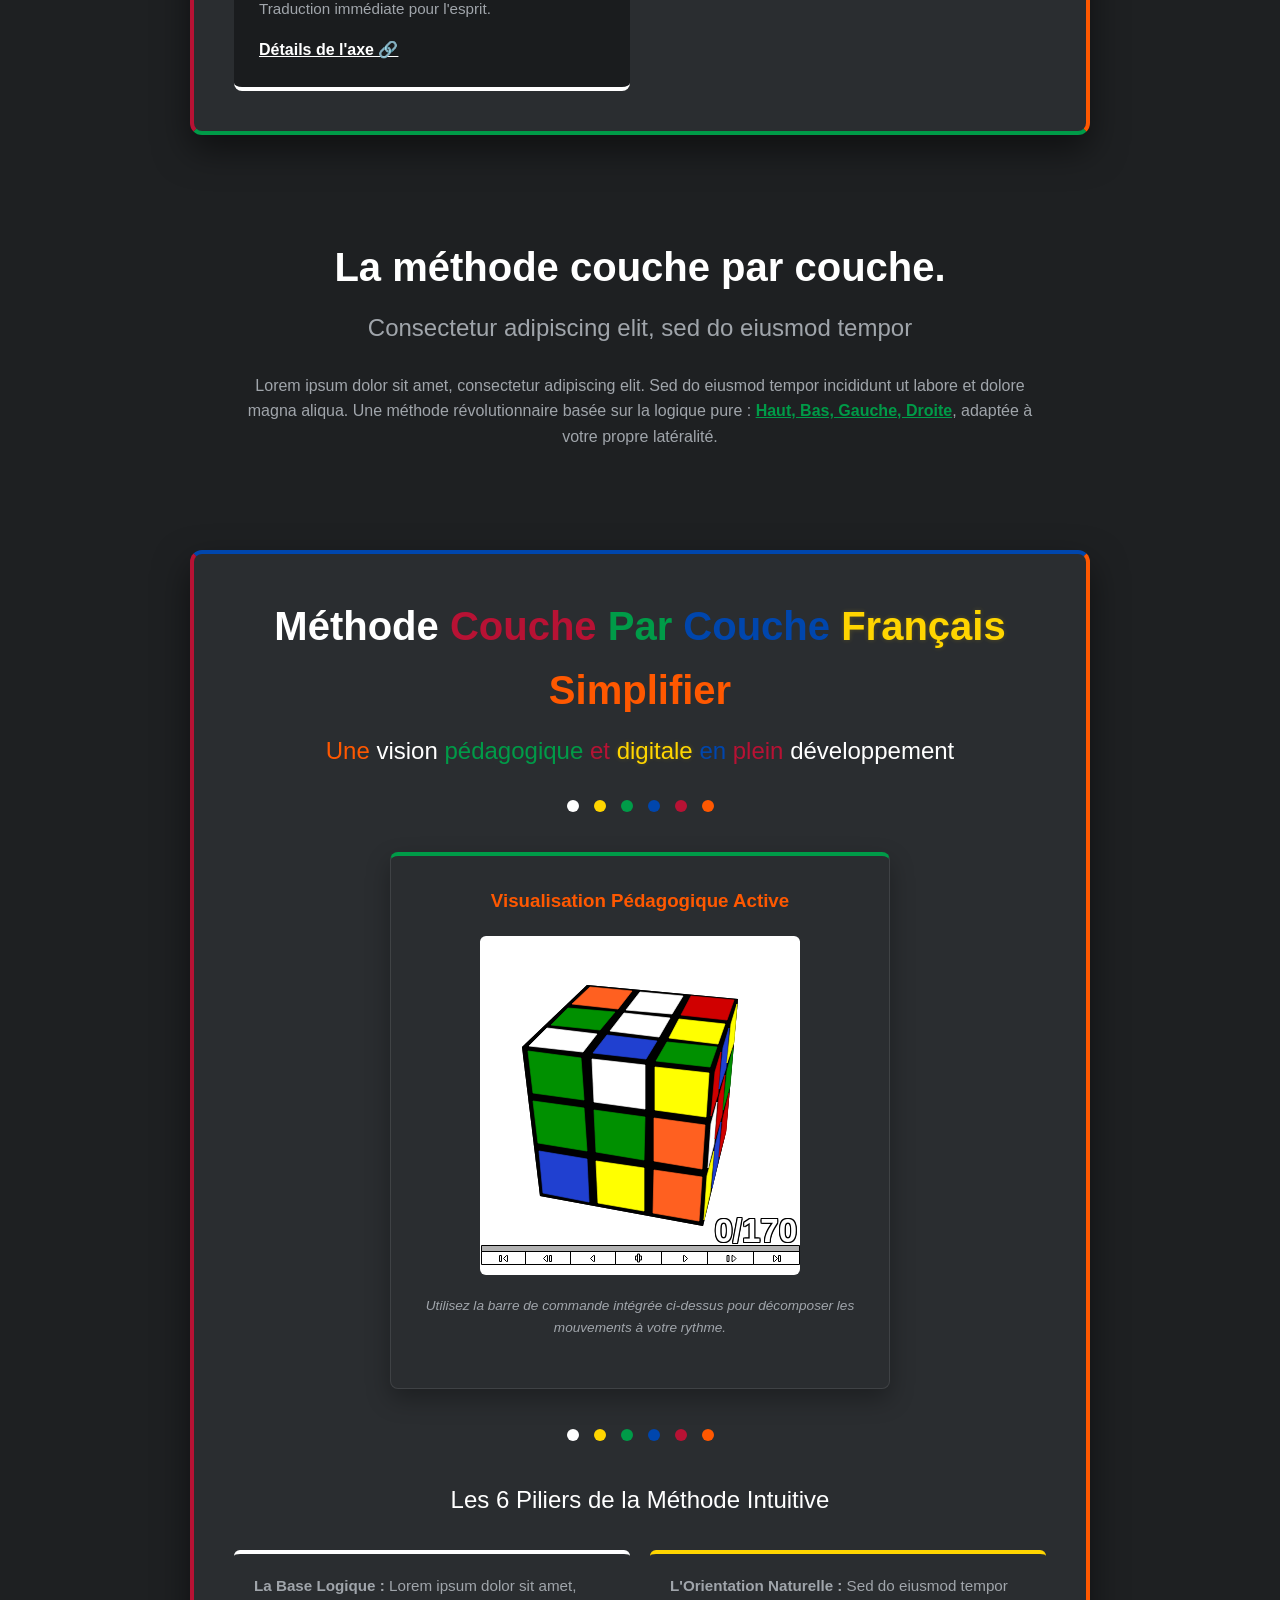
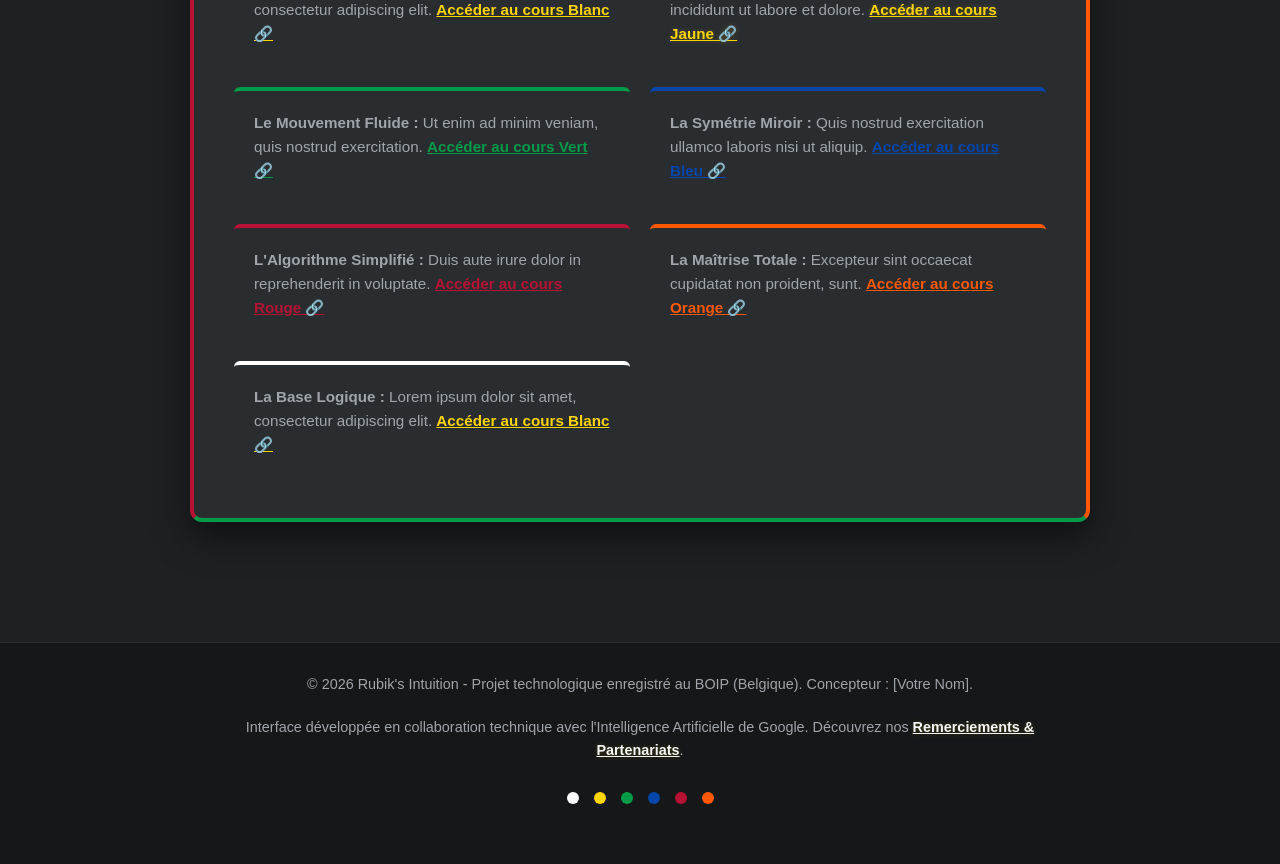
==== commit 560aaea9: "Update index.html" ====
--- a/index.html
+++ b/index.html
@@ -18,7 +18,7 @@
         <nav class="main-nav">
             <ul class="nav-links">
                 <li><a href="index.html" class="active">Présentation</a></li>
-                <li><a href="formation.html">Formation</a></li>
+                <li><a href="en-construction.html">Formation</a></li>
                 <li class="dropdown">
                     <a href="#" class="dropdown-trigger">Blanc 👇</a>
                     <ul class="dropdown-menu">
@@ -90,7 +90,7 @@
                 </li>
                 
                 
-                <li><a href="contact.html">Contact</a></li>
+                <li><a href="contact-squelette.html">Contact</a></li>
             </ul>
         </nav>
     </header>
@@ -166,7 +166,7 @@
                     <h1 class="g-txt">Axe [V-03]</h1>
                     <h2 class="text-muted">Interface Pure</h2>
                     <p>Intégration optimisée en HTML5/CSS3 sans framework pour une vitesse d'affichage absolue.</p>
-                    <a href="formation.html" class="text-link g-txt">Voir l'ingénierie 🔗</a>
+                    <a href="en-construction.html" class="text-link g-txt">Voir l'ingénierie 🔗</a>
                 </div>
 
                 <!-- BLOC 4 - BLEU -->
@@ -212,7 +212,7 @@
             <h2>Consectetur adipiscing elit, sed do eiusmod tempor</h2>
             <p>
                 Lorem ipsum dolor sit amet, consectetur adipiscing elit. Sed do eiusmod tempor incididunt ut labore et dolore magna aliqua. 
-                Une méthode révolutionnaire basée sur la logique pure : <a href="formation.html" class="text-link g-txt">Haut, Bas, Gauche, Droite</a>, adaptée à votre propre latéralité.
+                Une méthode révolutionnaire basée sur la logique pure : <a href="en-construction.html" class="text-link g-txt">Haut, Bas, Gauche, Droite</a>, adaptée à votre propre latéralité.
             </p>
         </section> 
 <!--
@@ -283,7 +283,7 @@
                 
                 <!-- Point 1 - Blanc -->
                 <div class="point-item border-white">
-                    <p><strong>La Base Logique :</strong> Lorem ipsum dolor sit amet, consectetur adipiscing elit. <a href="gaucher-blanc.html" class="text-link">Accéder au cours Blanc 🔗</a></p>
+                    <p><strong>La Base Logique :</strong> Lorem ipsum dolor sit amet, consectetur adipiscing elit. <a href="en-construction.html" class="text-link">Accéder au cours Blanc 🔗</a></p>
                 </div>
 
                 <!-- Point 2 - Jaune -->
@@ -303,17 +303,17 @@
 
                 <!-- Point 5 - Rouge -->
                 <div class="point-item border-red">
-                    <p><strong>L'Algorithme Simplifié :</strong> Duis aute irure dolor in reprehenderit in voluptate. <a href="droitier-rouge.html" class="text-link r-txt">Accéder au cours Rouge 🔗</a></p>
+                    <p><strong>L'Algorithme Simplifié :</strong> Duis aute irure dolor in reprehenderit in voluptate. <a href="en-construction.html" class="text-link r-txt">Accéder au cours Rouge 🔗</a></p>
                 </div>
 
                 <!-- Point 6 - Orange -->
                 <div class="point-item border-orange">
-                    <p><strong>La Maîtrise Totale :</strong> Excepteur sint occaecat cupidatat non proident, sunt. <a href="gaucher-orange.html" class="text-link o-txt">Accéder au cours Orange 🔗</a></p>
+                    <p><strong>La Maîtrise Totale :</strong> Excepteur sint occaecat cupidatat non proident, sunt. <a href="en-construction.html" class="text-link o-txt">Accéder au cours Orange 🔗</a></p>
                 </div>
 
  <!-- Point 7 - Blanc -->
                 <div class="point-item border-white">
-                    <p><strong>La Base Logique :</strong> Lorem ipsum dolor sit amet, consectetur adipiscing elit. <a href="gaucher-blanc.html" class="text-link">Accéder au cours Blanc 🔗</a></p>
+                    <p><strong>La Base Logique :</strong> Lorem ipsum dolor sit amet, consectetur adipiscing elit. <a href="en-construction.html" class="text-link">Accéder au cours Blanc 🔗</a></p>
                 </div>
 
             </div>
@@ -326,7 +326,7 @@
         <p>&copy; 2026 Rubik's Intuition - Projet technologique enregistré au BOIP (Belgique). Concepteur : [Votre Nom].</p>
         <p>
             Interface développée en collaboration technique avec l'Intelligence Artificielle de Google. 
-            Découvrez nos <a href="remerciements.html" class="text-link y-txt" style="font-size: inherit; font-weight: bold;">Remerciements &amp; Partenariats</a>.
+            Découvrez nos <a href="remerciementssquelette.html" class="text-link y-txt" style="font-size: inherit; font-weight: bold;">Remerciements &amp; Partenariats</a>.
         </p>
   <div class="color-dots-separator">
                 <div class="dot d-w"></div><div class="dot d-y"></div><div class="dot d-g"></div>
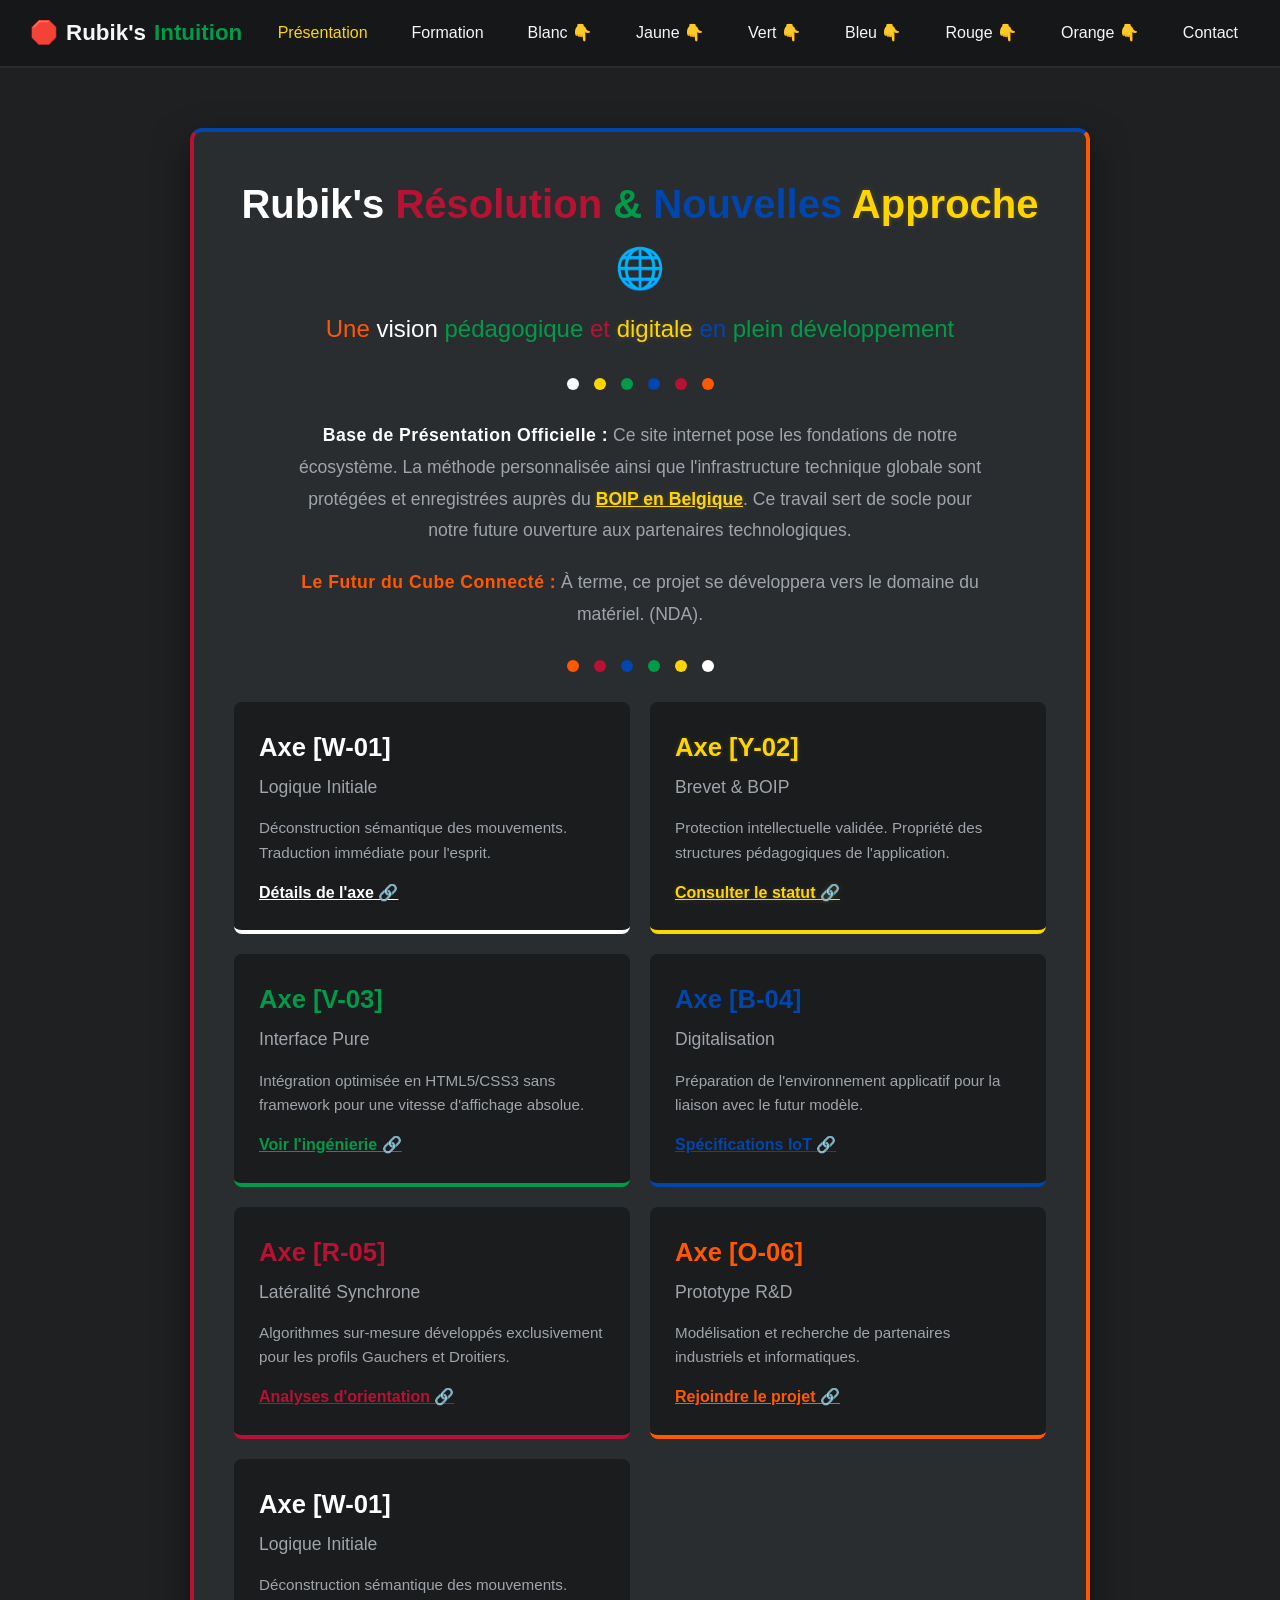
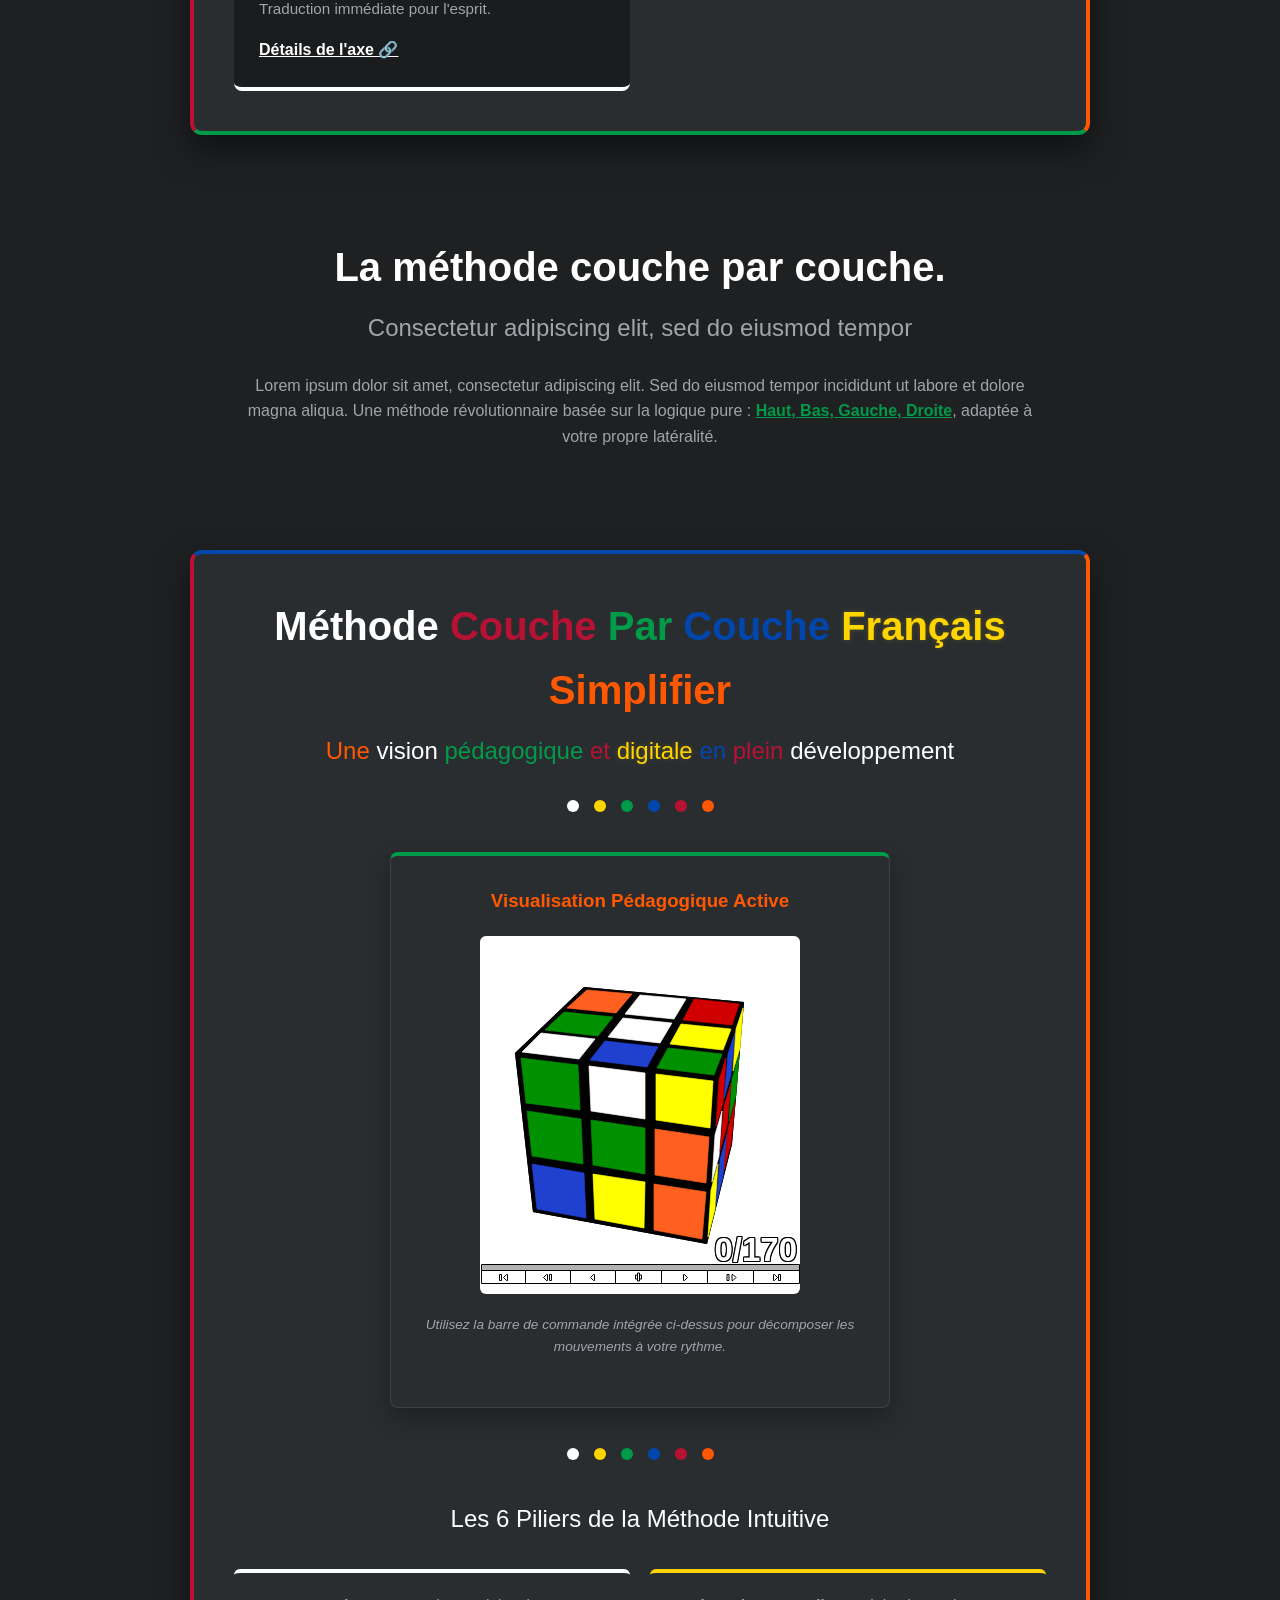
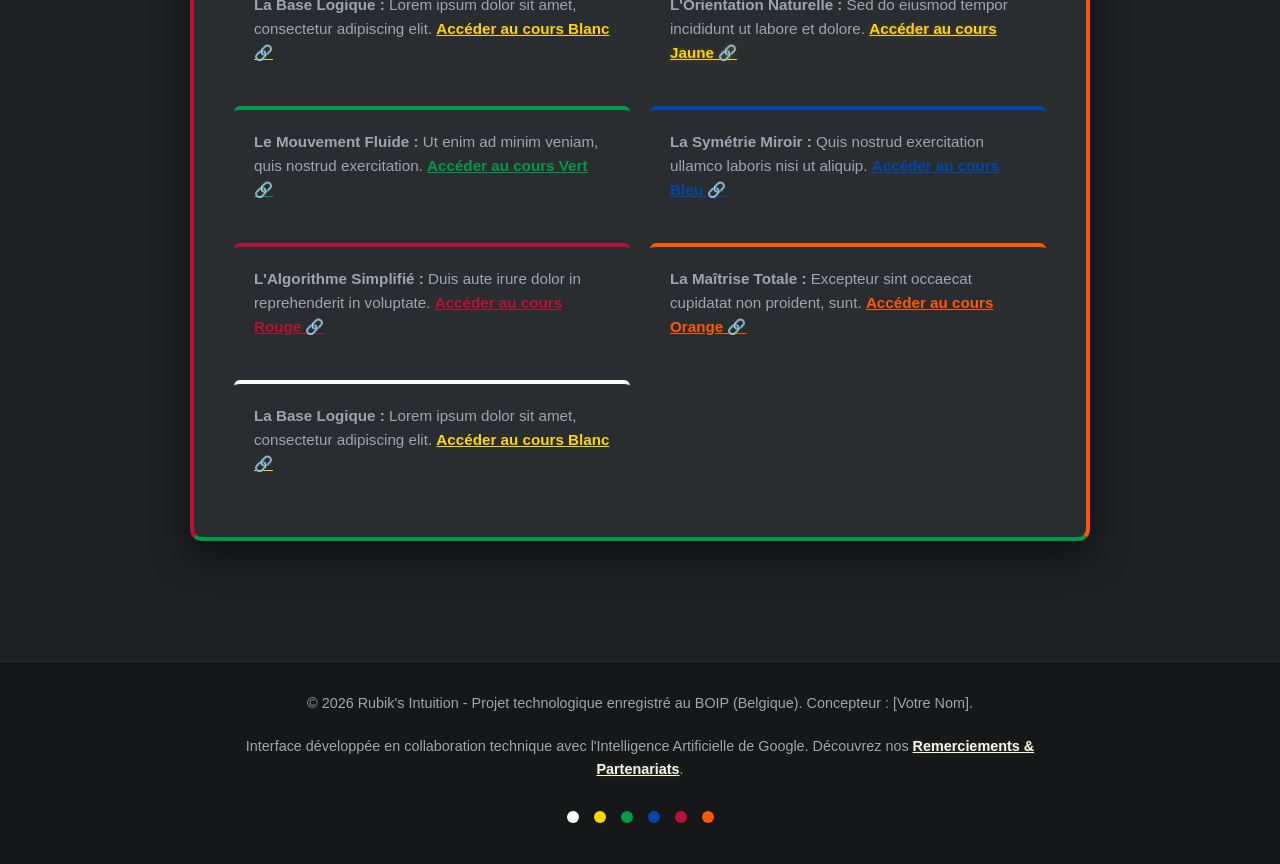
==== commit 366a84d9: "Update index.html" ====
--- a/index.html
+++ b/index.html
@@ -18,11 +18,11 @@
         <nav class="main-nav">
             <ul class="nav-links">
                 <li><a href="index.html" class="active">Présentation</a></li>
-                <li><a href="en-construction.html">Formation</a></li>
+                <li><a href="formationsquelette.html">Formation</a></li>
                 <li class="dropdown">
                     <a href="#" class="dropdown-trigger">Blanc 👇</a>
                     <ul class="dropdown-menu">
-                        <li><a href="en-construction.html" class="c-white">1</a></li>
+                        <li><a href="neutre-squelette-blanc.html" class="c-white">1</a></li>
                         <li><a href="en-construction.html" class="c-white">2</a></li>
                         <li><a href="en-construction.html" class="c-white">3</a></li>
                         <li><a href="en-construction.html" class="c-white">4</a></li>
@@ -80,7 +80,7 @@
                  <li class="dropdown">
                     <a href="#" class="dropdown-trigger">Orange 👇</a>
                     <ul class="dropdown-menu">
-                        <li><a href="gaucher-blanc.html" class="c-white">Face Blanche</a></li>
+                        <li><a href="neutre-squelette-orange.html" class="c-white">Face Blanche</a></li>
                         <li><a href="gaucher-jaune.html" class="c-yellow">Face Jaune</a></li>
                         <li><a href="gaucher-vert.html" class="c-green">Face Verte</a></li>
                         <li><a href="gaucher-bleu.html" class="c-blue">Face Bleue</a></li>
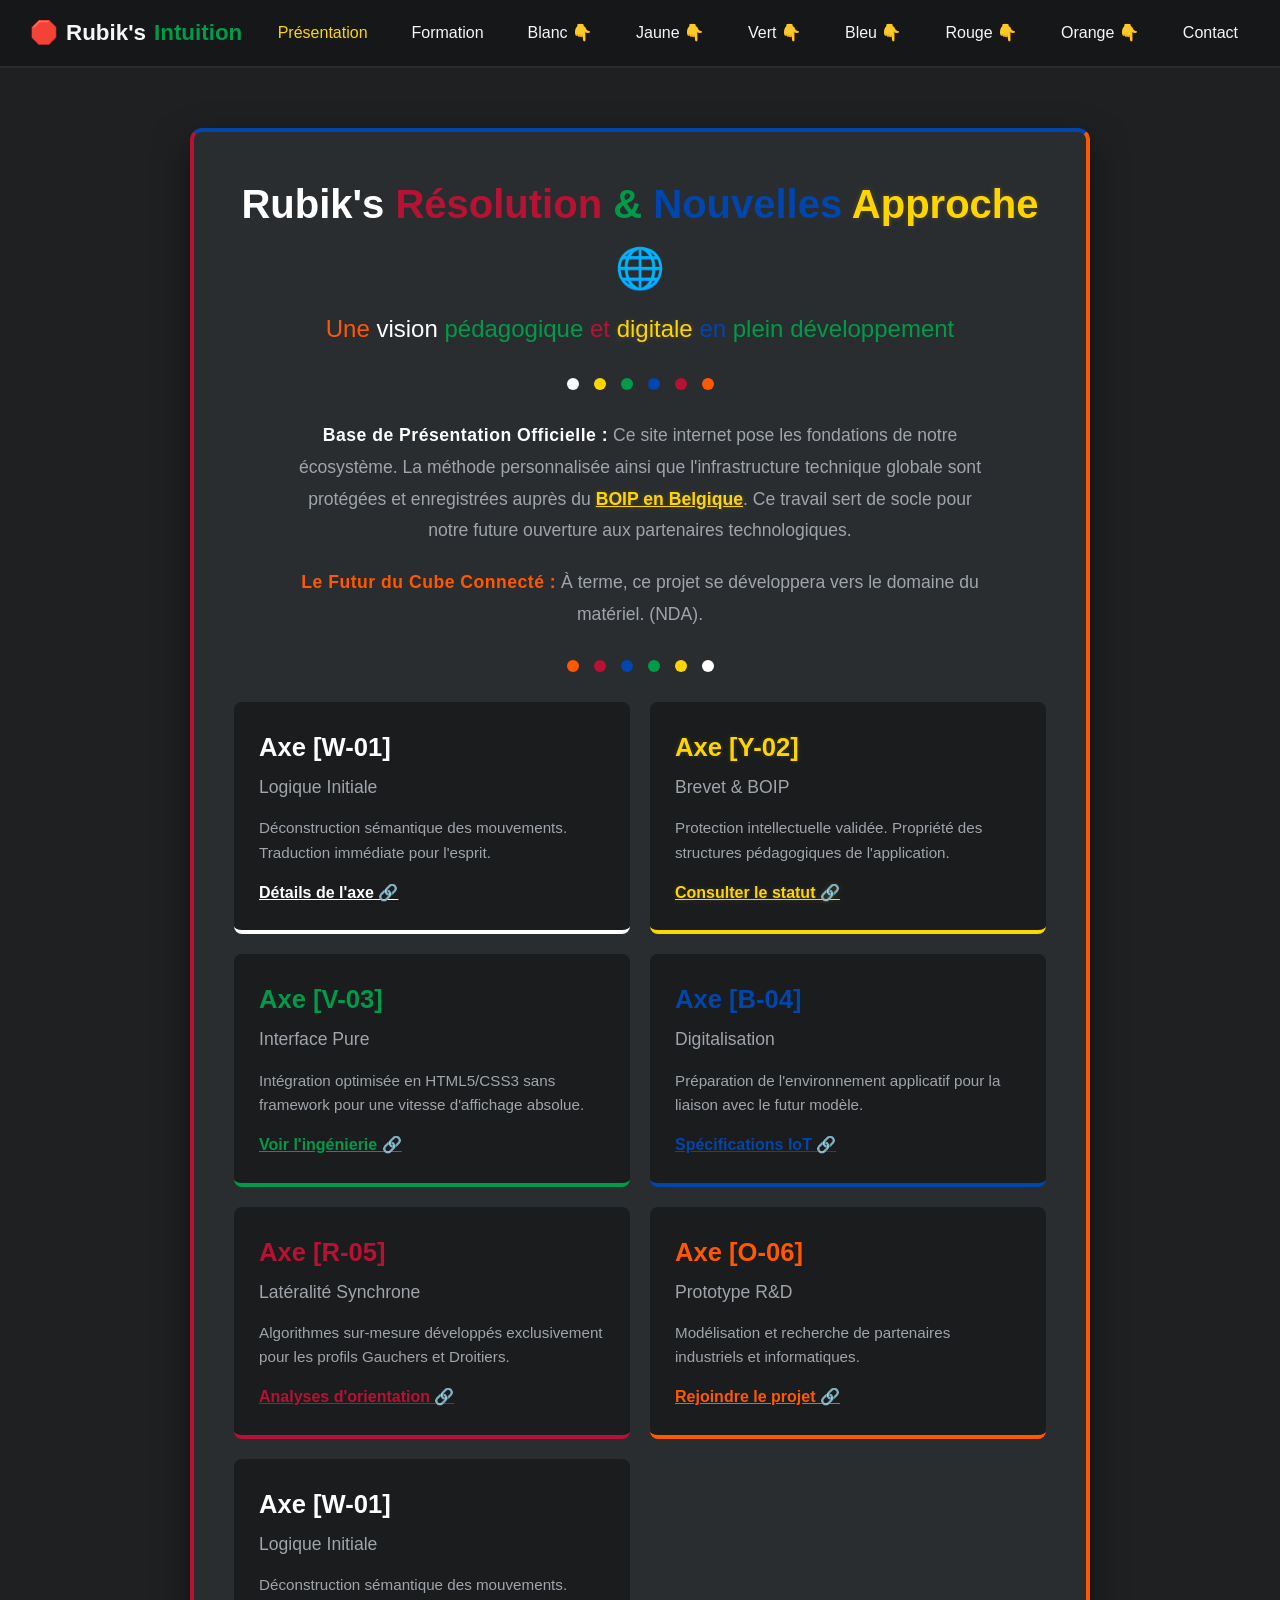
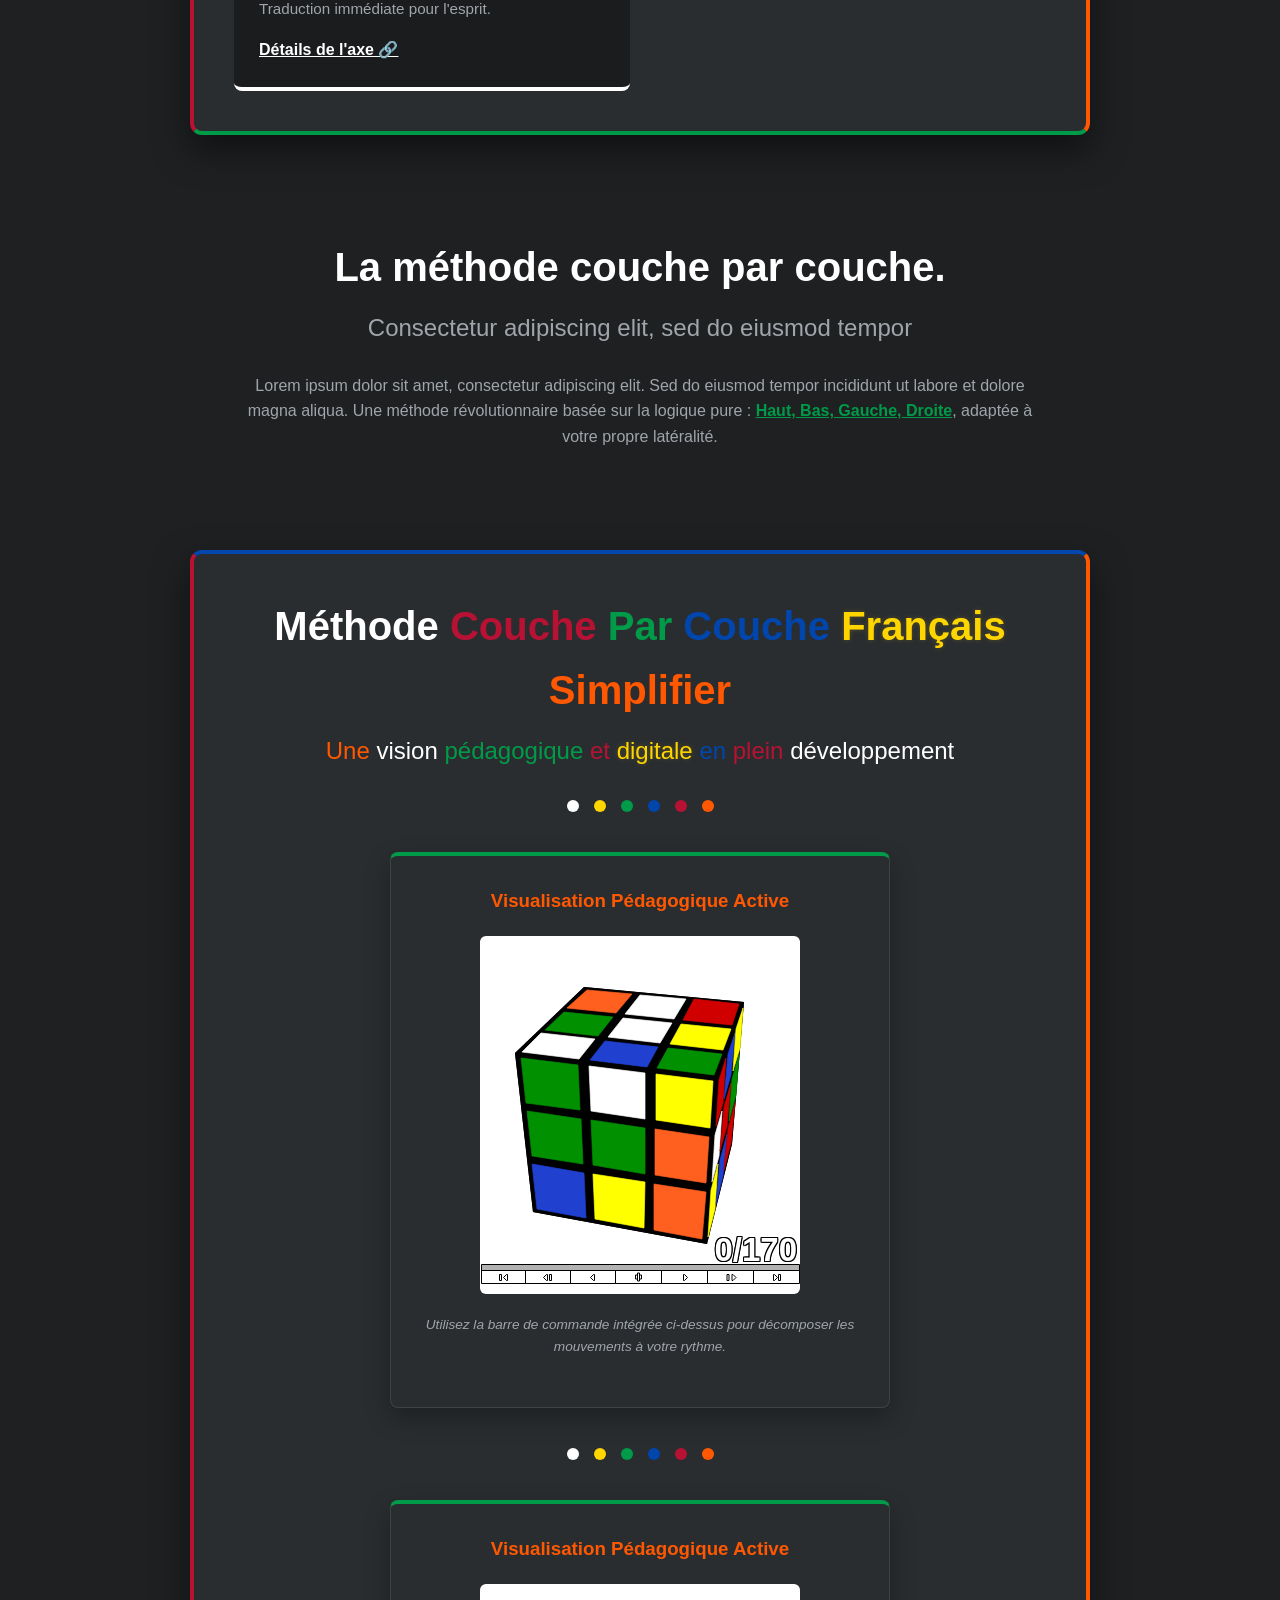
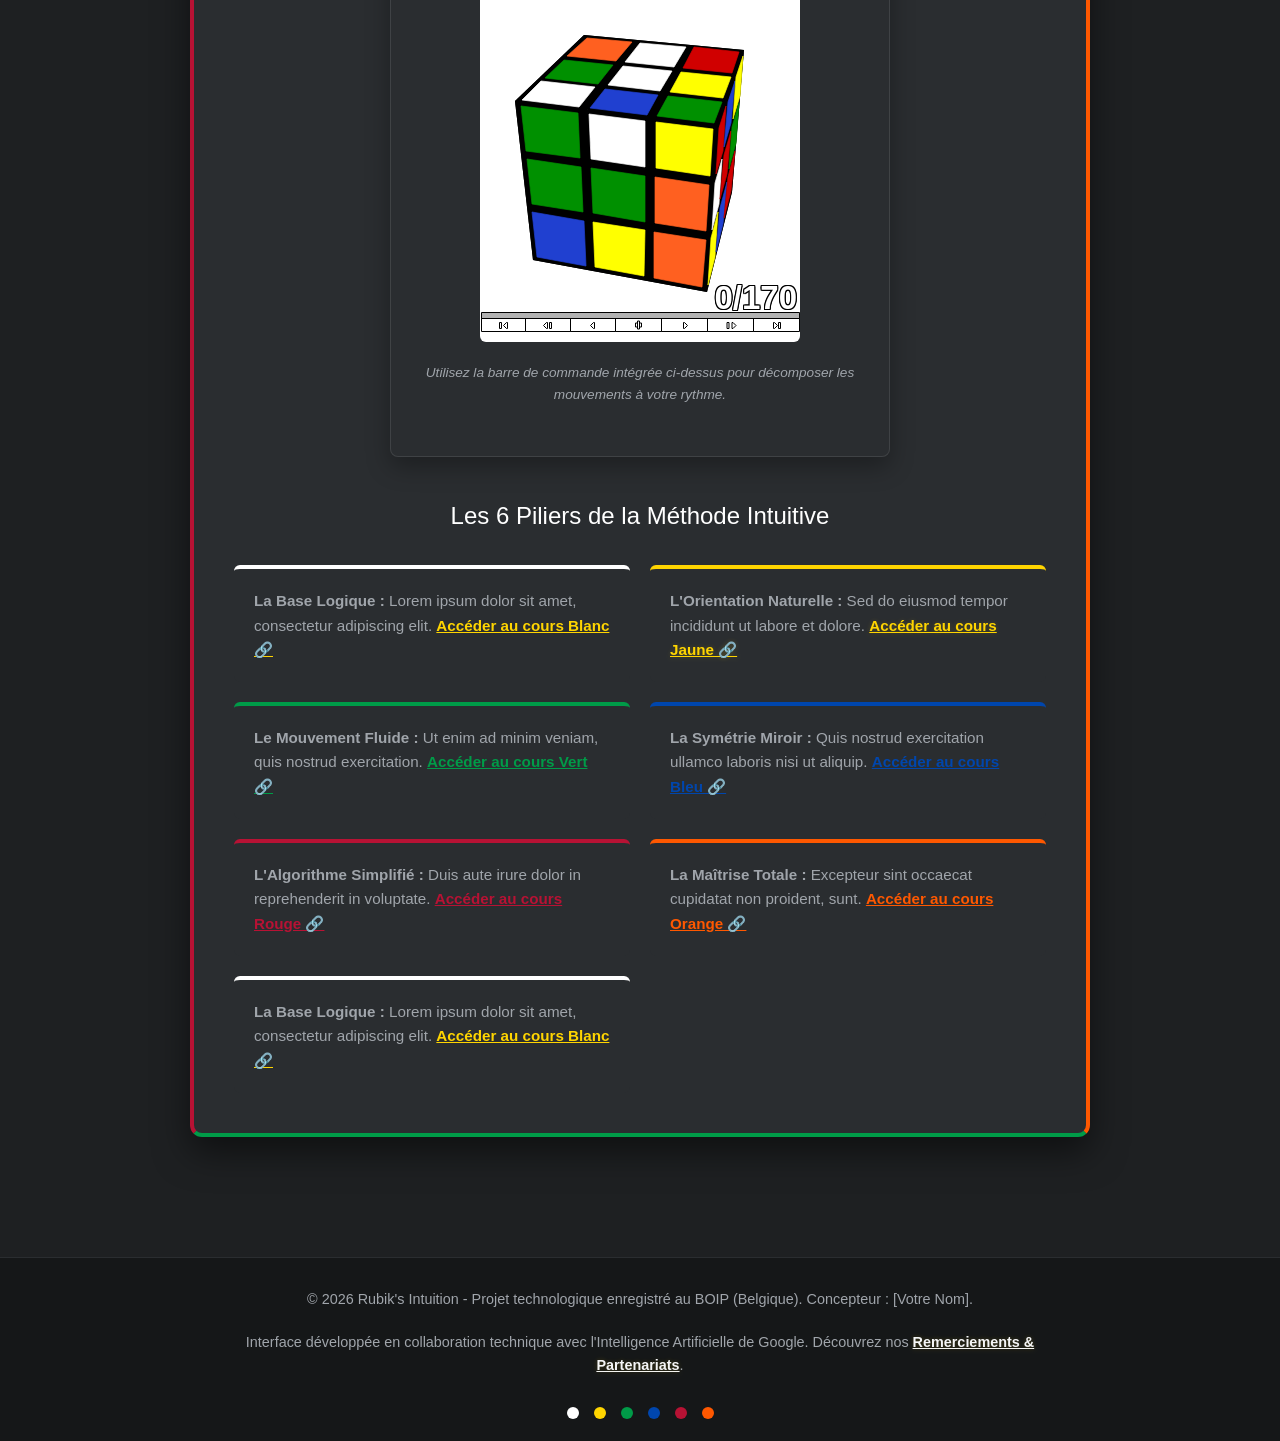
==== commit 70f82b36: "Update index.html" ====
--- a/index.html
+++ b/index.html
@@ -274,7 +274,29 @@
                 <div class="dot d-w"></div><div class="dot d-y"></div><div class="dot d-g"></div>
                 <div class="dot d-b"></div><div class="dot d-r"></div><div class="dot d-o"></div>
             </div>
+
+             <!-- Zone d'intégration de la brique de simulation AnimCube.js -->
+        <section class="cube-section">
+            <div class="cube-card" style="border-top: 4px solid var(--cube-green);">
+                <h3 class="g-txt">Visualisation Pédagogique Active</h3>
+                
+                <div class="cube-box">
+                <script>
+                AnimCube3("scale=0&bgcolor=ffffff&buttonbar=1&movetext=0&textsize=33&position=llu&borderwidth=8&wca=2&speed=3&facelets=wbggwyowrrgwoyrbowggbwgyyoobogrbyyboowgrorwybrwybrbygr&move=U F D' z' F' L' F' L' D L F' R F L D D L' D' L D L' z' L D' L' z R' D' D' R D R' D' R z z D D L D L' D' L D L' D' L D L' D' x2 z U U U R U' R' U' F' U F U U U' L' U L U F U' F' z' z' U R U' R' U' F' U F z z F U R U' R' F' z' z' R U R' U R U U R' U z' L' U R U' L U R' U' L' U R U' L U R' U' L D L' D' L D L' D' U L D L' D' L D L' D' L D L' D' L D L' D' U L D L' D' L D L' D' L D L' D' L D L' D' U L D L' D' L D L' D' U");
+            </script>
+                </div>
+                
+                <p class="cube-legend">Utilisez la barre de commande intégrée ci-dessus pour décomposer les mouvements à votre rythme.</p>
+            </div>
+
+                </div>
+                
+              
+
        
+            
+         
+        </section>
 
  <!-- Section des 6 Piliers Colorés initiaux avec Liens Évolutifs -->
         <section class="points-section">
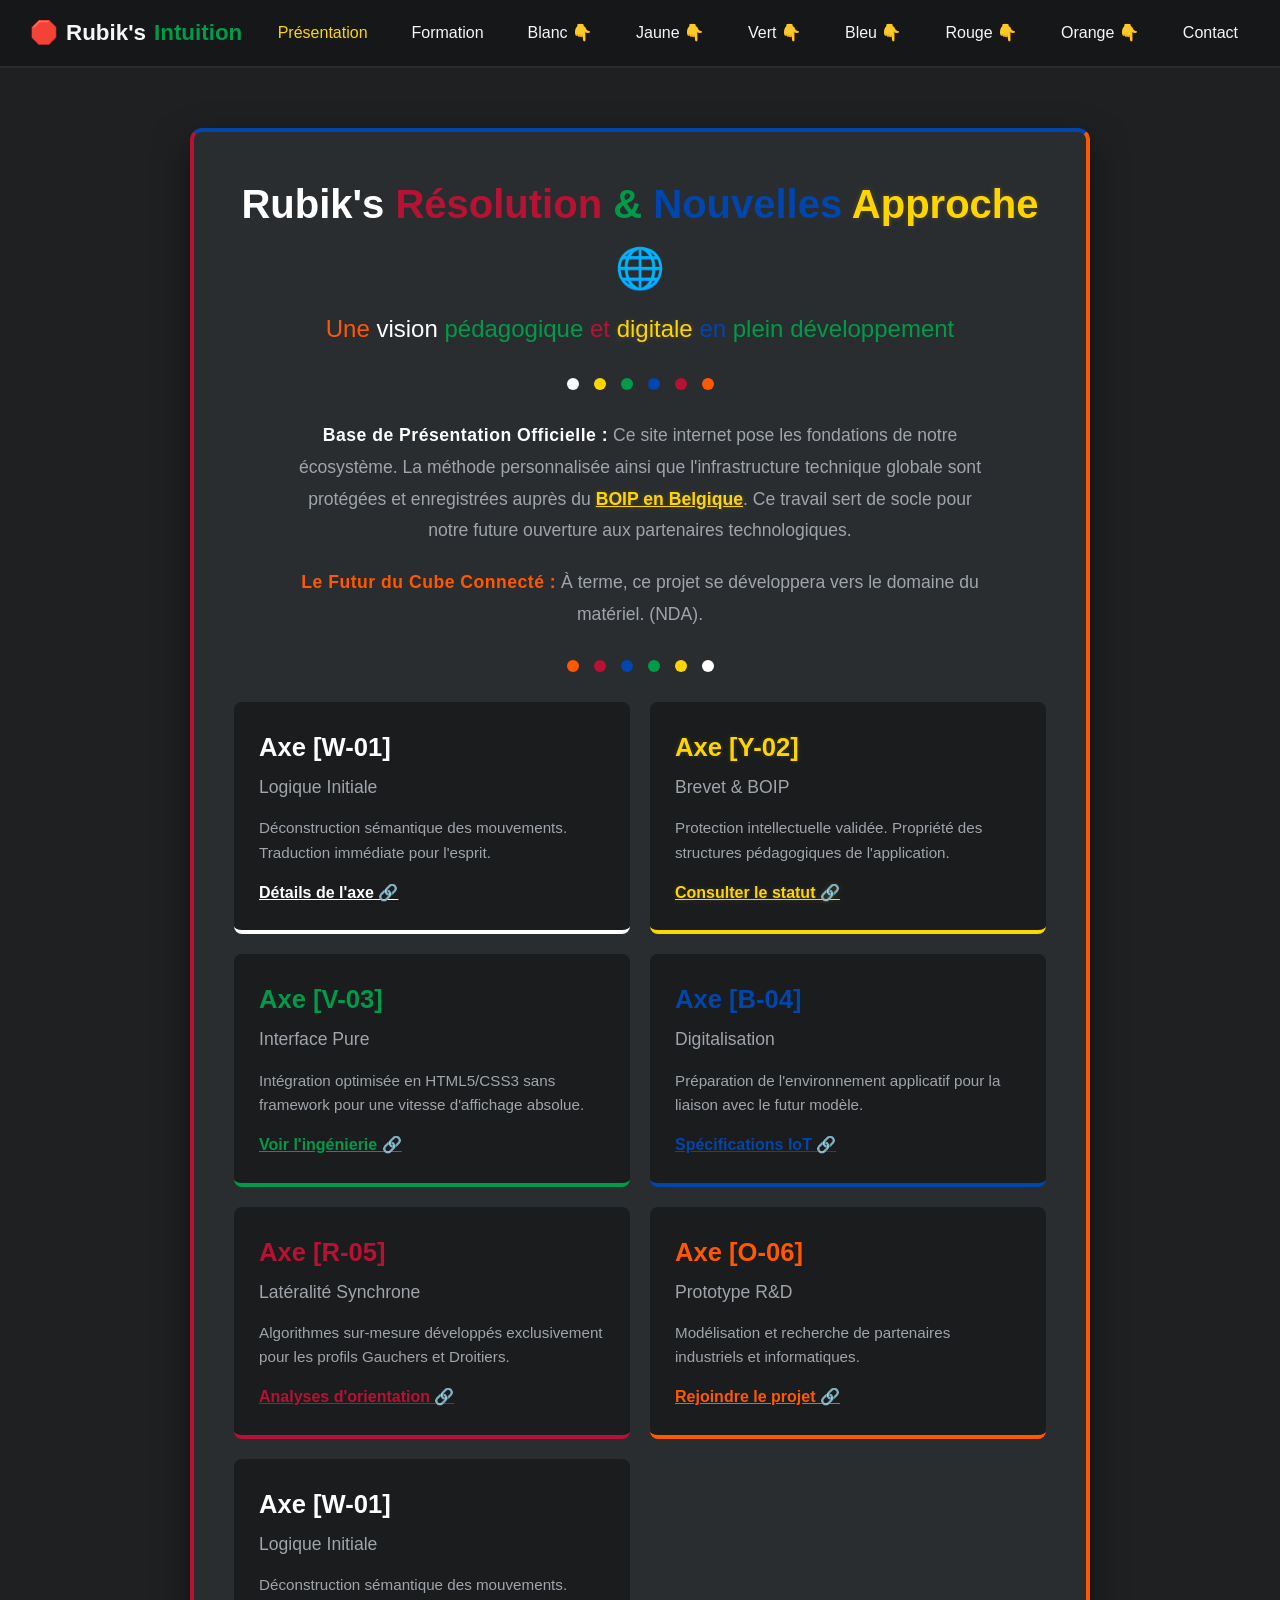
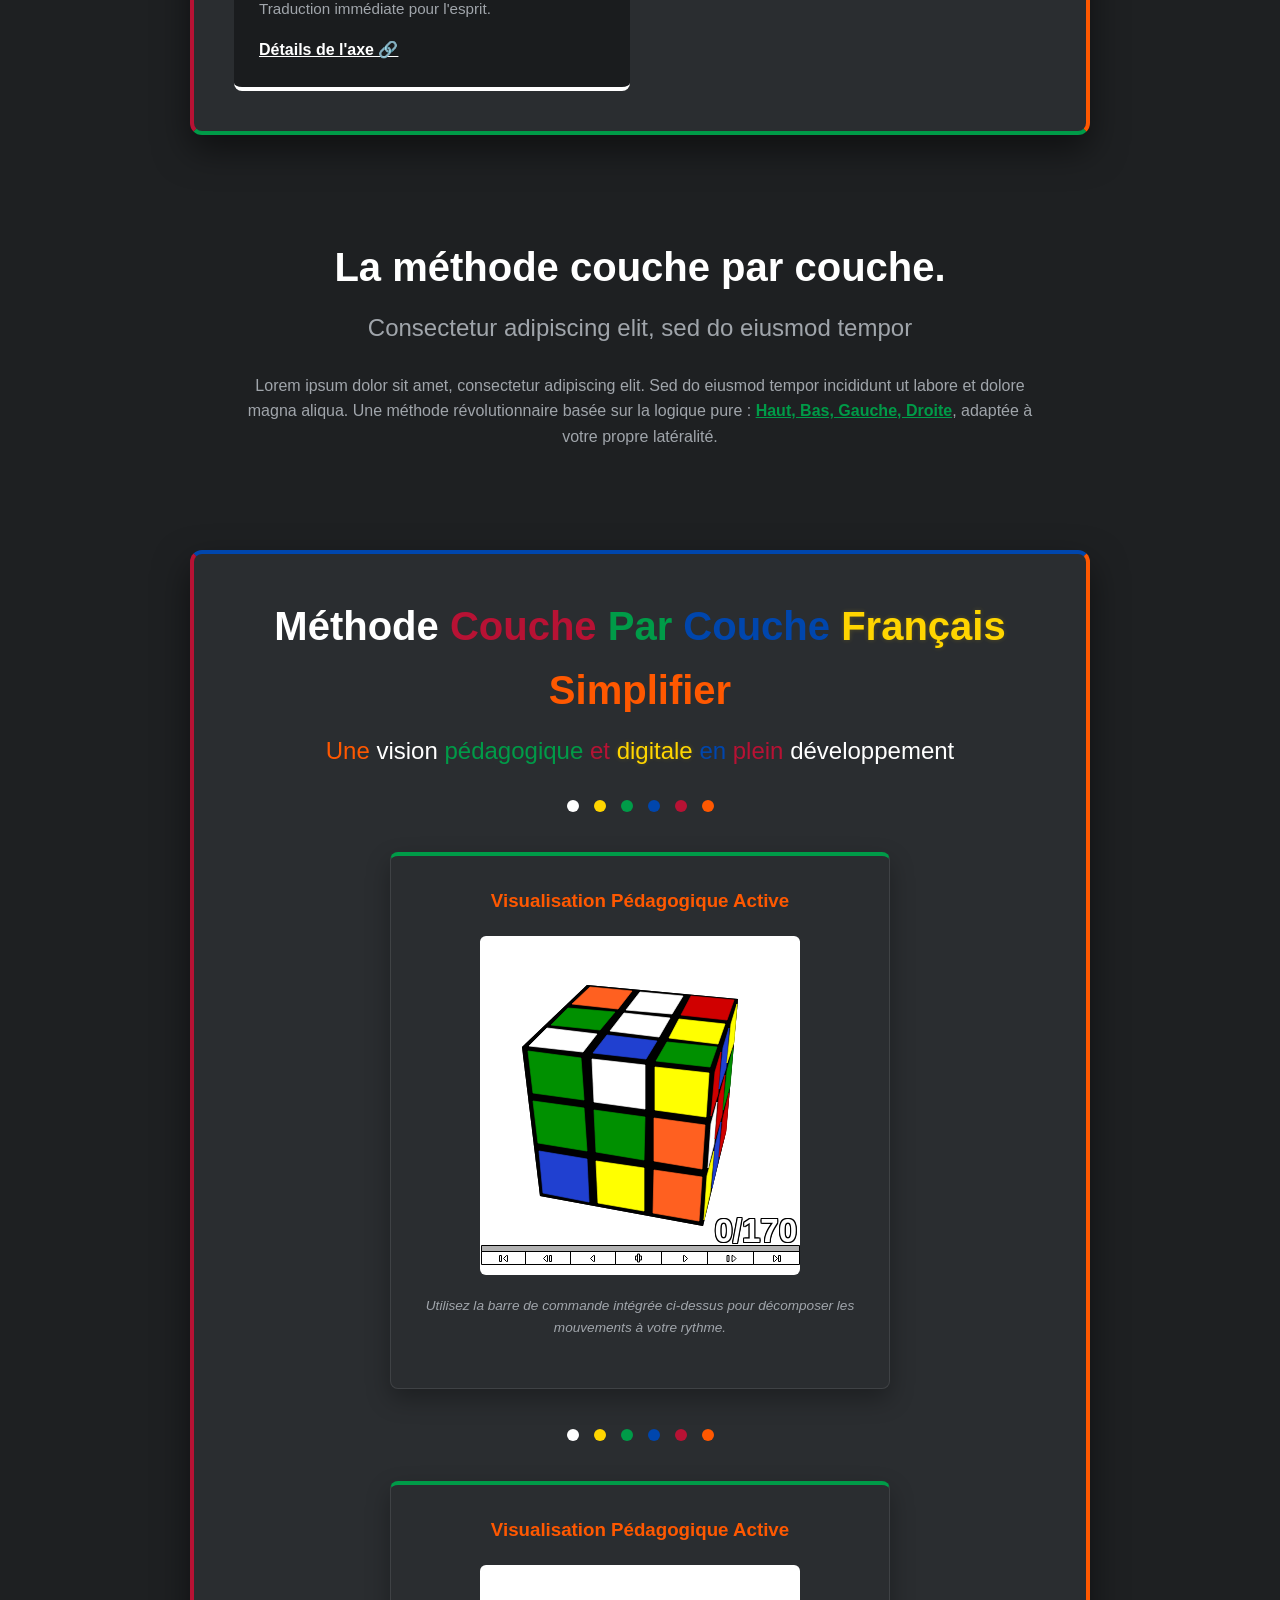
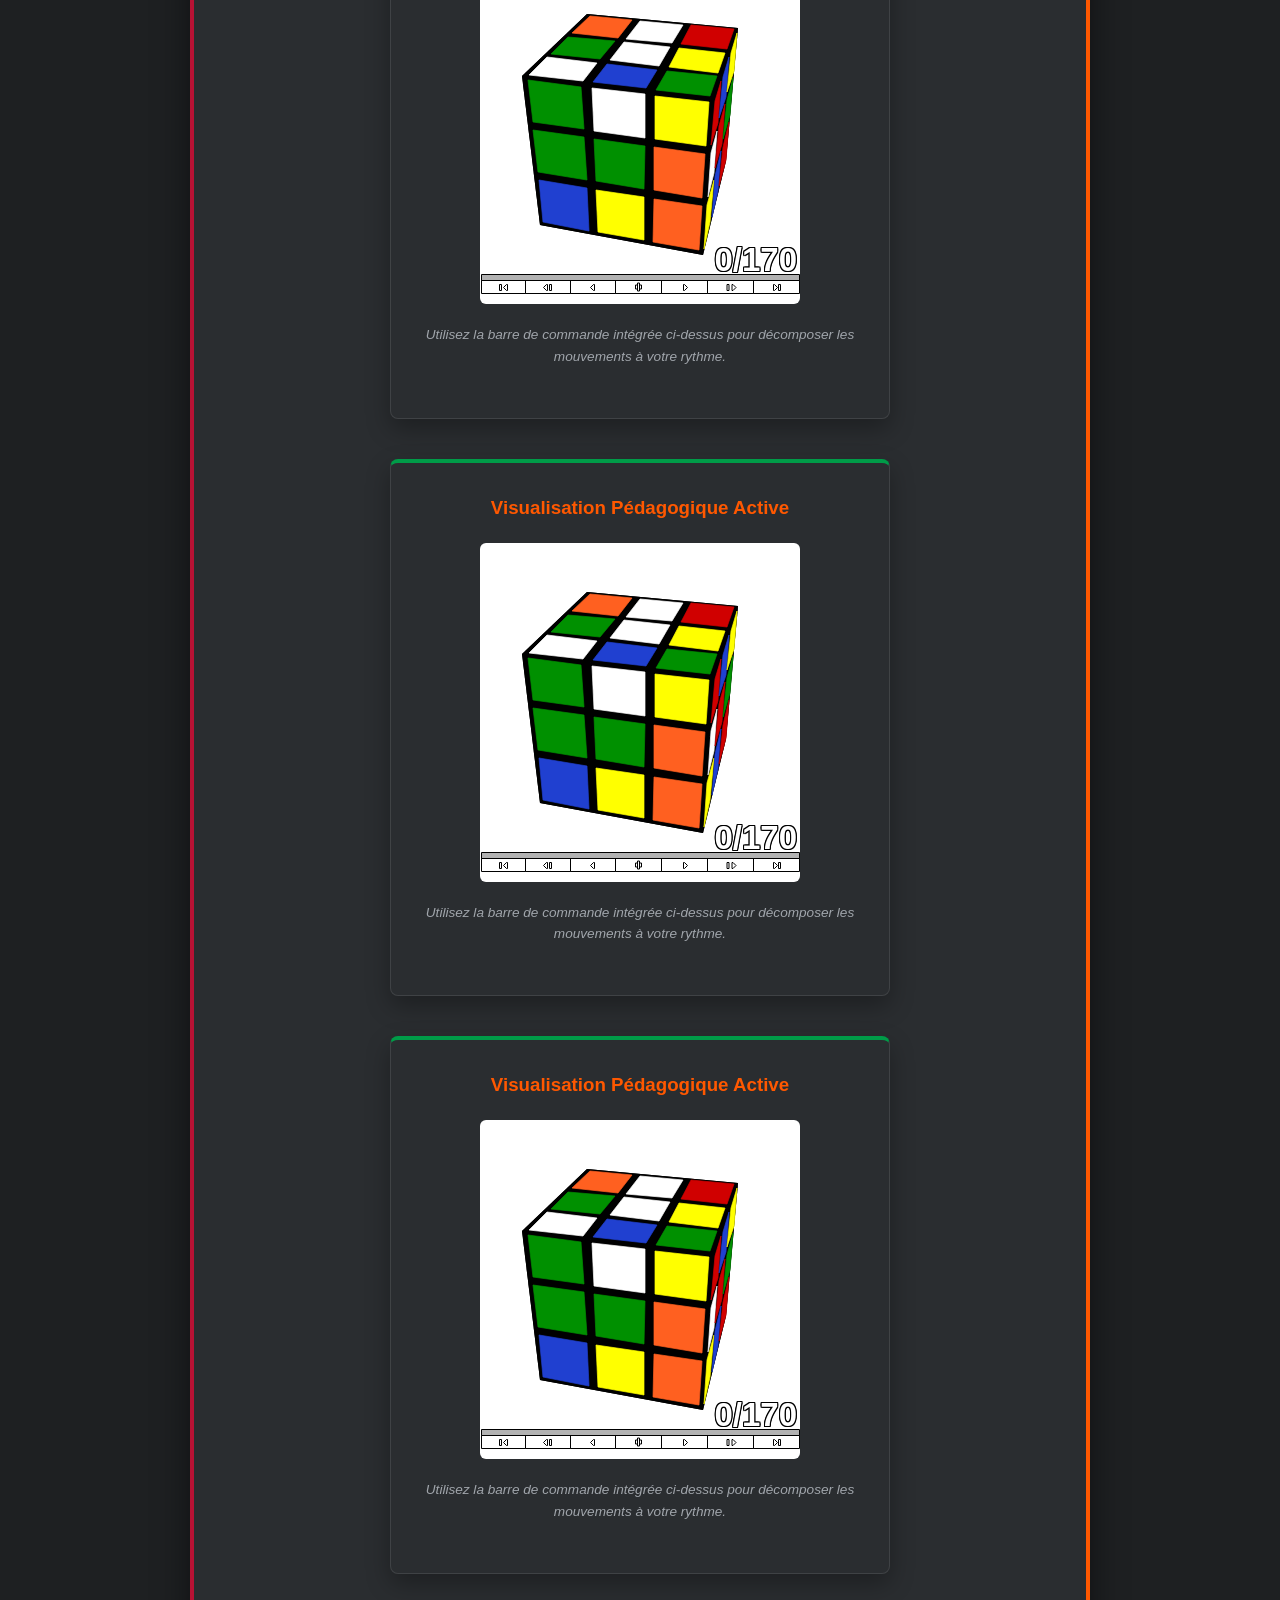
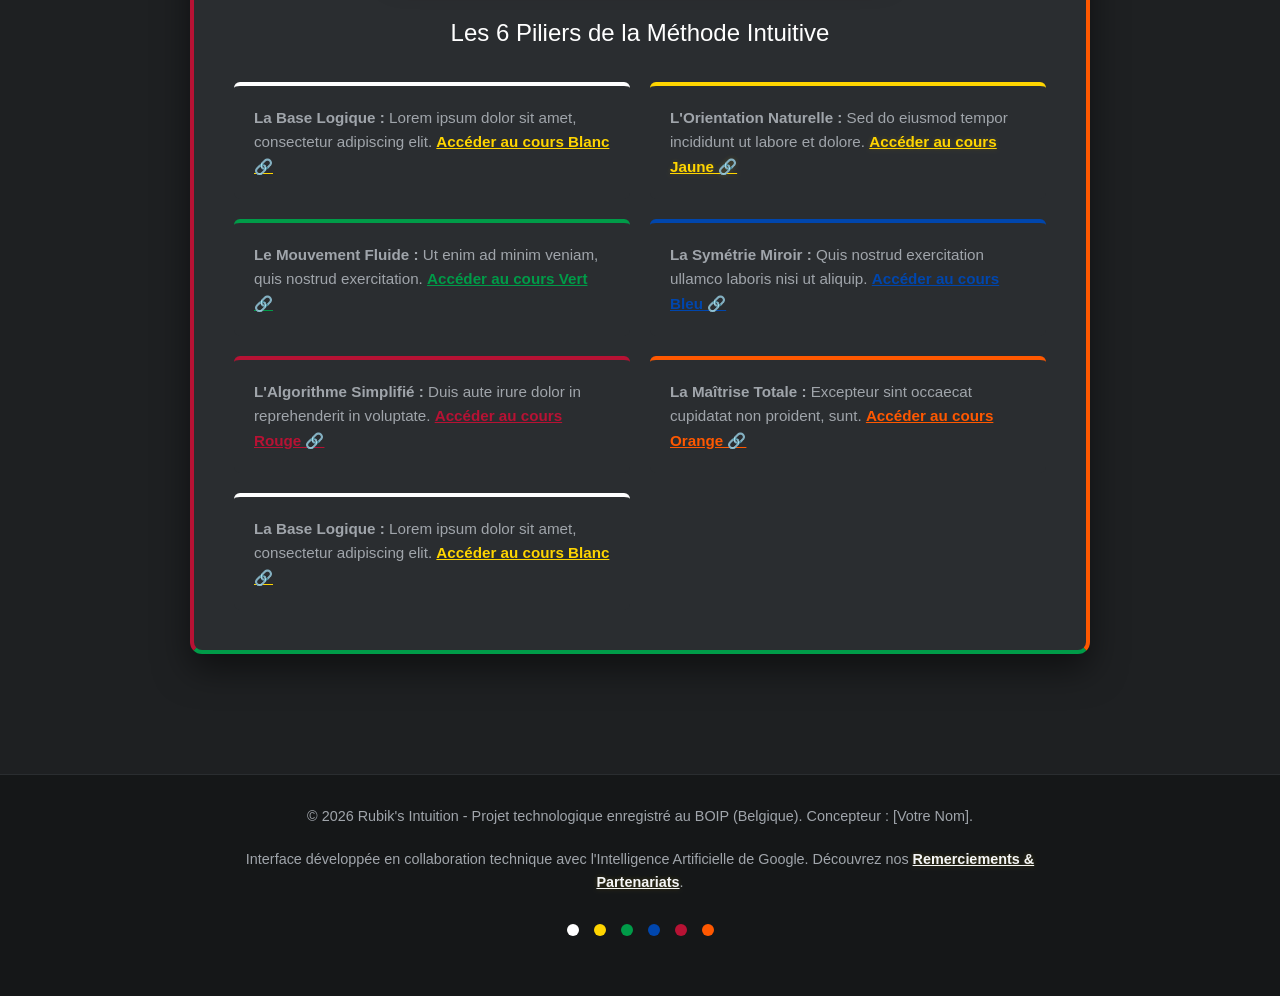
==== commit 5a1f0925: "Update fmt.Println message from 'Hello' to 'Goodbye'" ====
--- a/index.html
+++ b/index.html
@@ -298,6 +298,53 @@
          
         </section>
 
+             <!-- Zone d'intégration de la brique de simulation AnimCube.js -->
+        <section class="cube-section">
+            <div class="cube-card" style="border-top: 4px solid var(--cube-green);">
+                <h3 class="g-txt">Visualisation Pédagogique Active</h3>
+                
+                <div class="cube-box">
+                <script>
+                AnimCube3("scale=0&bgcolor=ffffff&buttonbar=1&movetext=0&textsize=33&position=llu&borderwidth=8&wca=2&speed=3&facelets=wbggwyowrrgwoyrbowggbwgyyoobogrbyyboowgrorwybrwybrbygr&move=U F D' z' F' L' F' L' D L F' R F L D D L' D' L D L' z' L D' L' z R' D' D' R D R' D' R z z D D L D L' D' L D L' D' L D L' D' x2 z U U U R U' R' U' F' U F U U U' L' U L U F U' F' z' z' U R U' R' U' F' U F z z F U R U' R' F' z' z' R U R' U R U U R' U z' L' U R U' L U R' U' L' U R U' L U R' U' L D L' D' L D L' D' U L D L' D' L D L' D' L D L' D' L D L' D' U L D L' D' L D L' D' L D L' D' L D L' D' U L D L' D' L D L' D' U");
+            </script>
+                </div>
+                
+                <p class="cube-legend">Utilisez la barre de commande intégrée ci-dessus pour décomposer les mouvements à votre rythme.</p>
+            </div>
+
+                </div>
+                
+              
+
+       
+            
+         
+        </section>
+
+ <!-- Zone d'intégration de la brique de simulation AnimCube.js -->
+        <section class="cube-section">
+            <div class="cube-card" style="border-top: 4px solid var(--cube-green);">
+                <h3 class="g-txt">Visualisation Pédagogique Active</h3>
+                
+                <div class="cube-box">
+                <script>
+                AnimCube3("scale=0&bgcolor=ffffff&buttonbar=1&movetext=0&textsize=33&position=llu&borderwidth=8&wca=2&speed=3&facelets=wbggwyowrrgwoyrbowggbwgyyoobogrbyyboowgrorwybrwybrbygr&move=U F D' z' F' L' F' L' D L F' R F L D D L' D' L D L' z' L D' L' z R' D' D' R D R' D' R z z D D L D L' D' L D L' D' L D L' D' x2 z U U U R U' R' U' F' U F U U U' L' U L U F U' F' z' z' U R U' R' U' F' U F z z F U R U' R' F' z' z' R U R' U R U U R' U z' L' U R U' L U R' U' L' U R U' L U R' U' L D L' D' L D L' D' U L D L' D' L D L' D' L D L' D' L D L' D' U L D L' D' L D L' D' L D L' D' L D L' D' U L D L' D' L D L' D' U");
+            </script>
+                </div>
+                
+                <p class="cube-legend">Utilisez la barre de commande intégrée ci-dessus pour décomposer les mouvements à votre rythme.</p>
+            </div>
+
+                </div>
+                
+              
+
+       
+            
+         
+        </section>
+            
+
  <!-- Section des 6 Piliers Colorés initiaux avec Liens Évolutifs -->
         <section class="points-section">
             <h2>Les 6 Piliers de la Méthode Intuitive</h2>
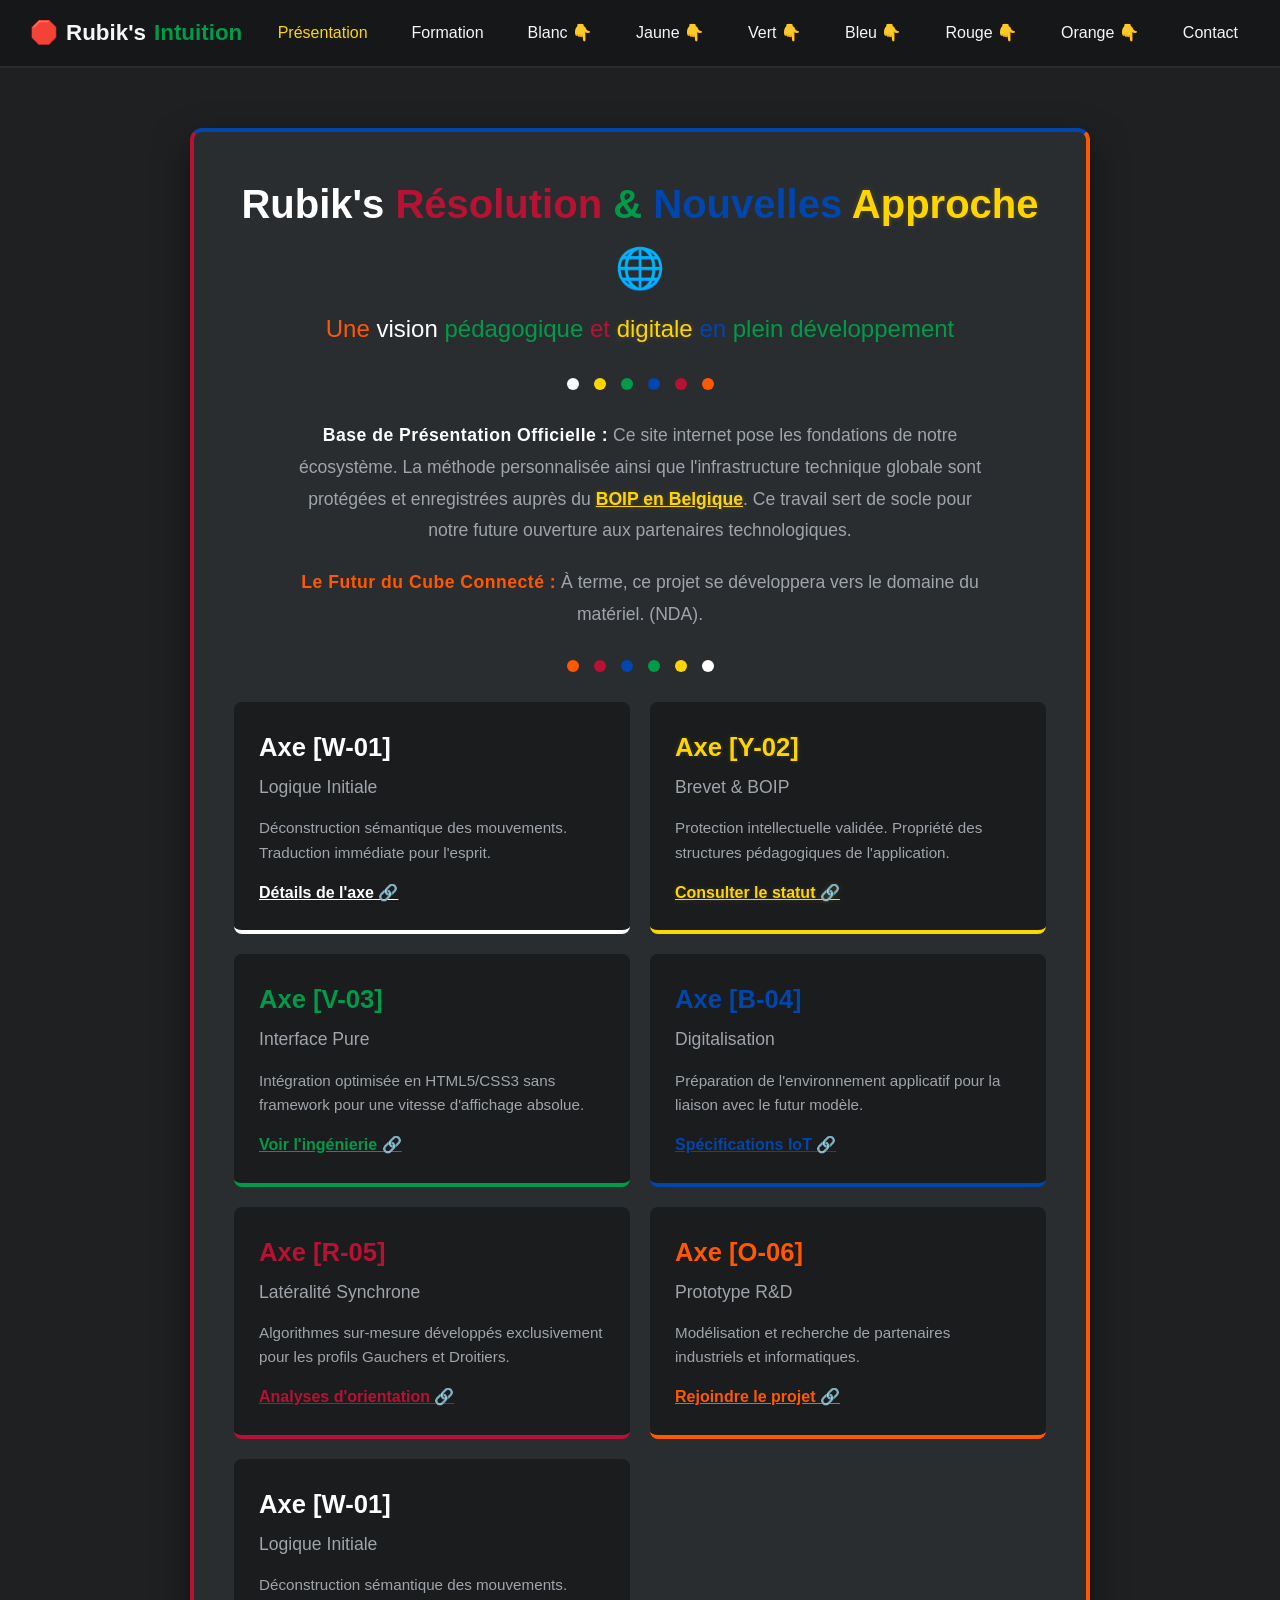
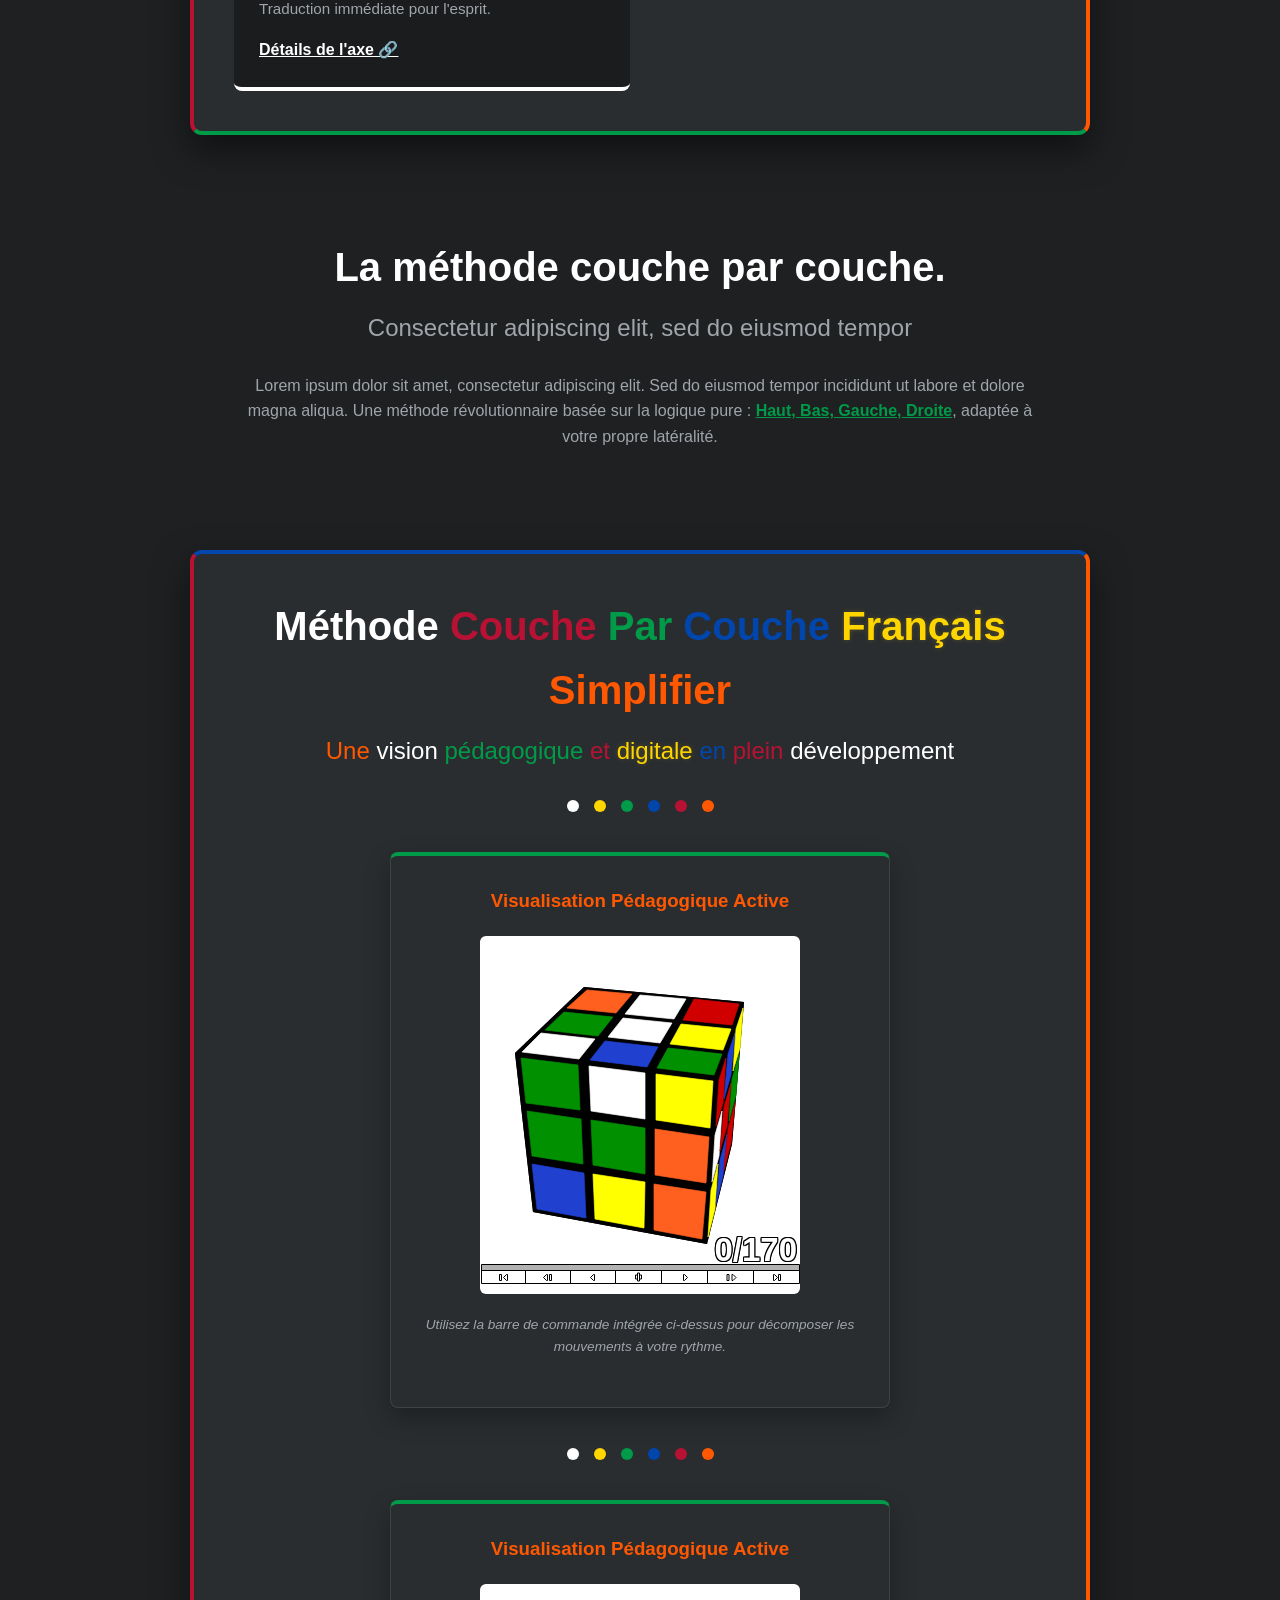
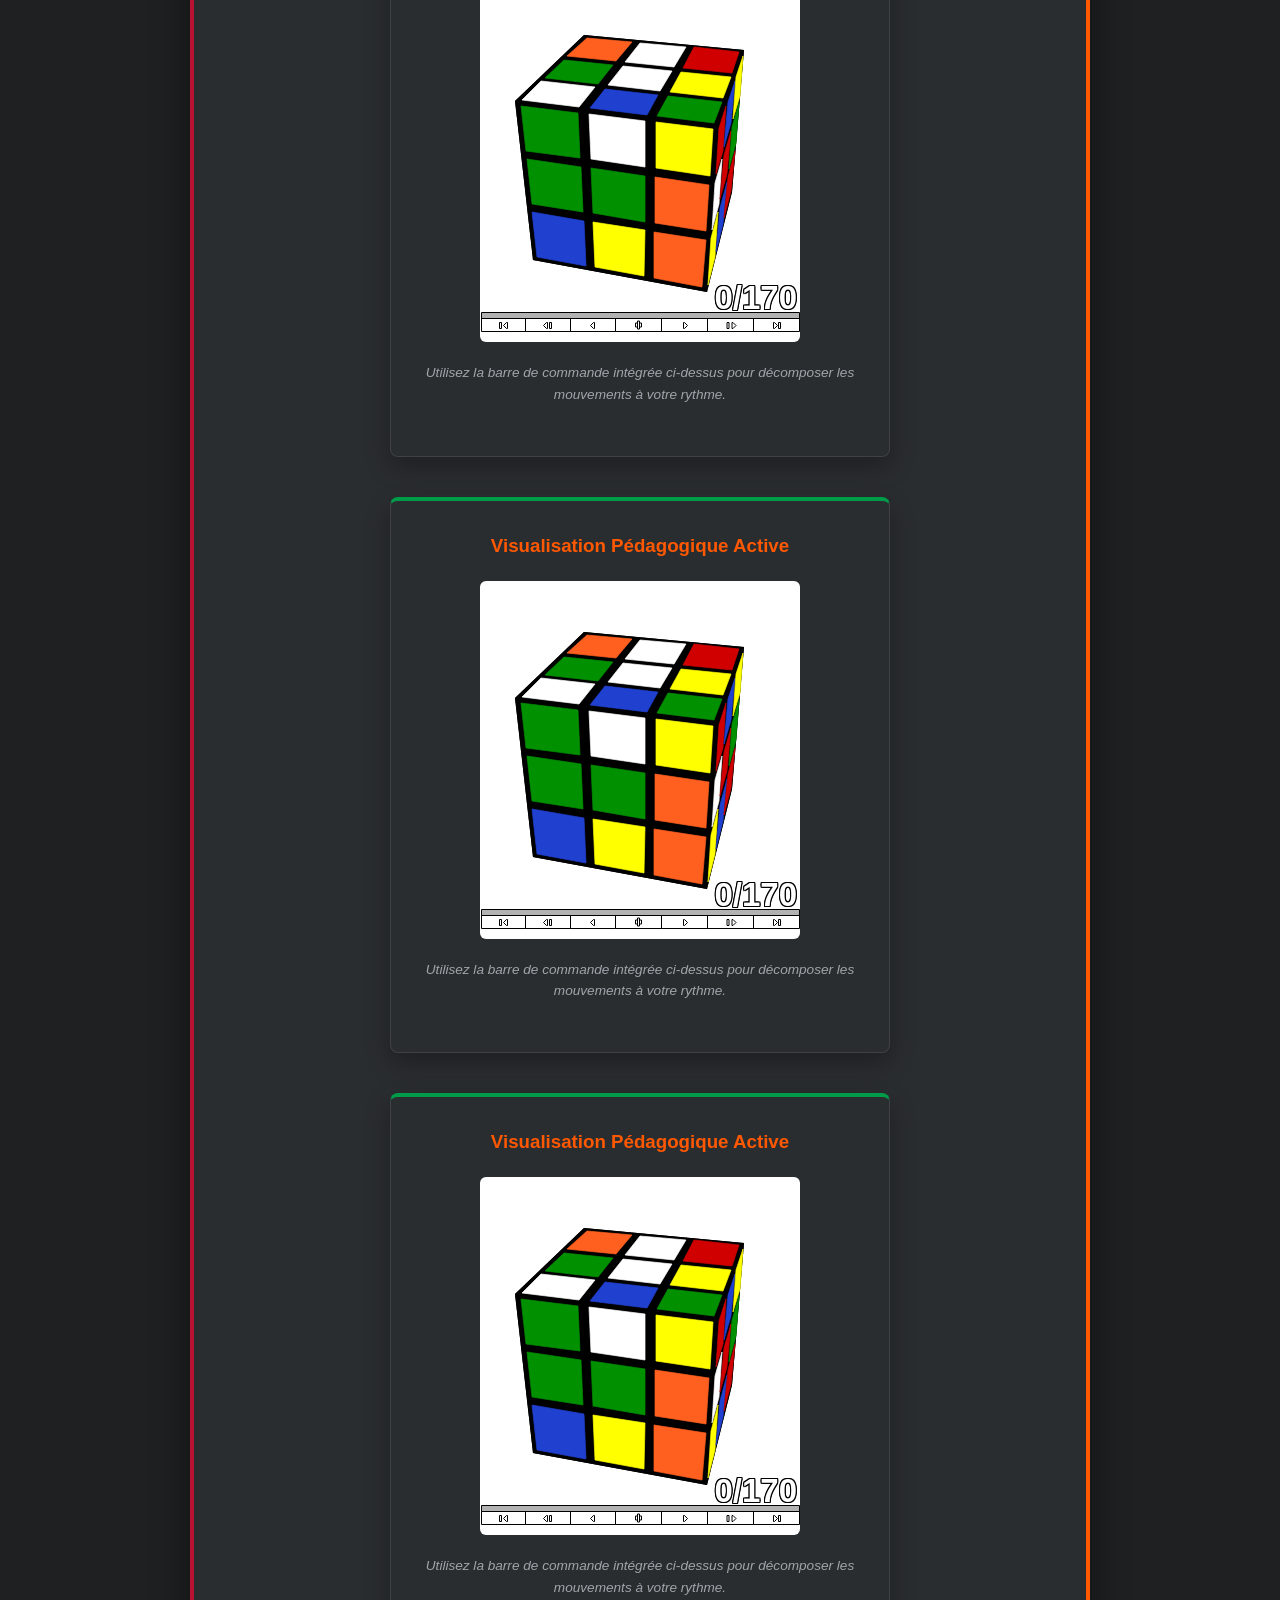
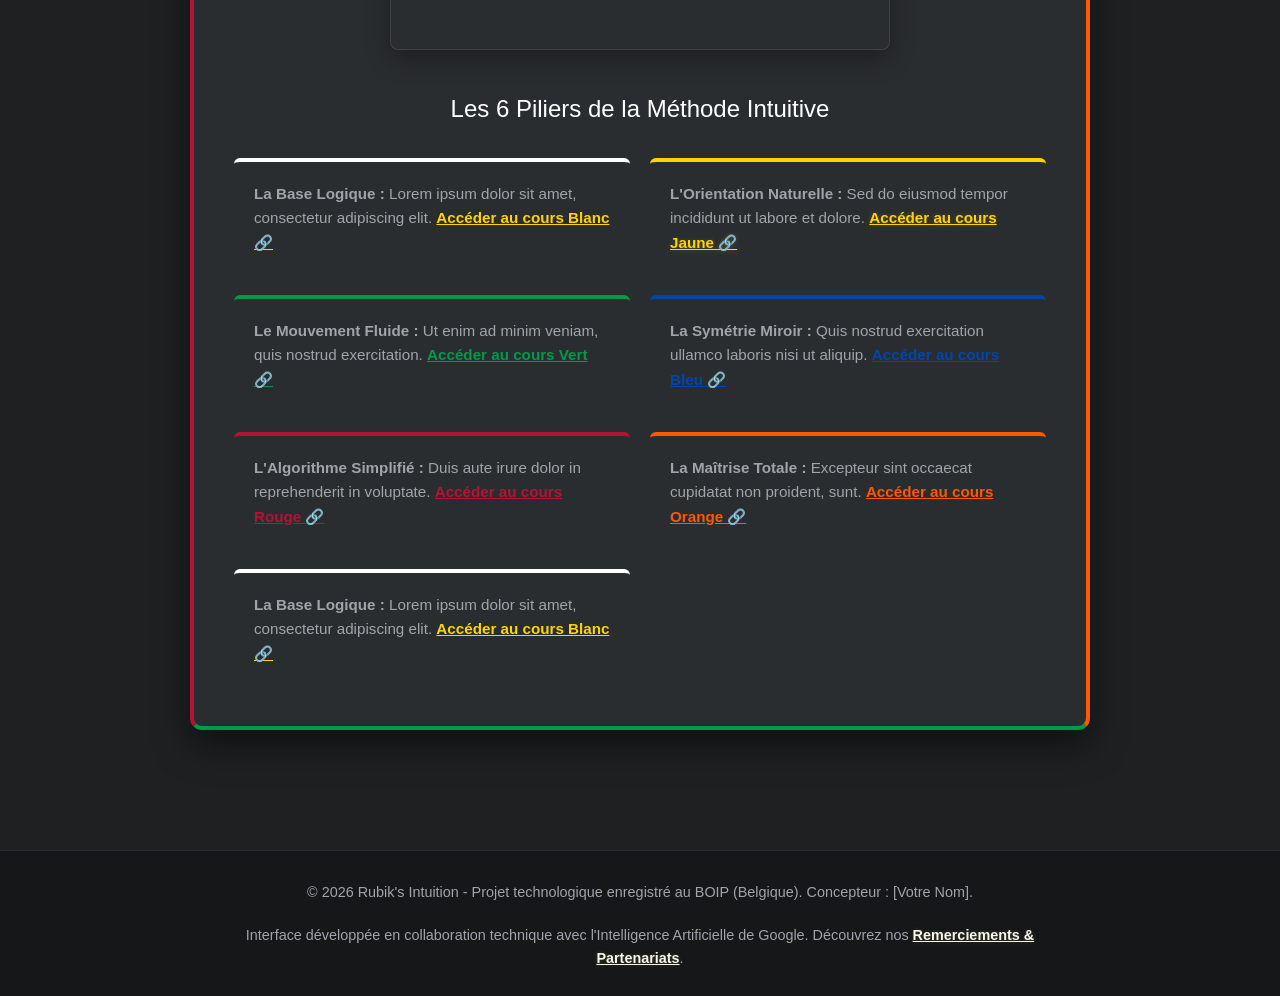
==== commit 833fb73a: "Update index.html" ====
--- a/index.html
+++ b/index.html
@@ -18,7 +18,7 @@
         <nav class="main-nav">
             <ul class="nav-links">
                 <li><a href="index.html" class="active">Présentation</a></li>
-                <li><a href="formationsquelette.html">Formation</a></li>
+                <li><a href="formation-multi-cubes.html">Formation</a></li>
                 <li class="dropdown">
                     <a href="#" class="dropdown-trigger">Blanc 👇</a>
                     <ul class="dropdown-menu">
